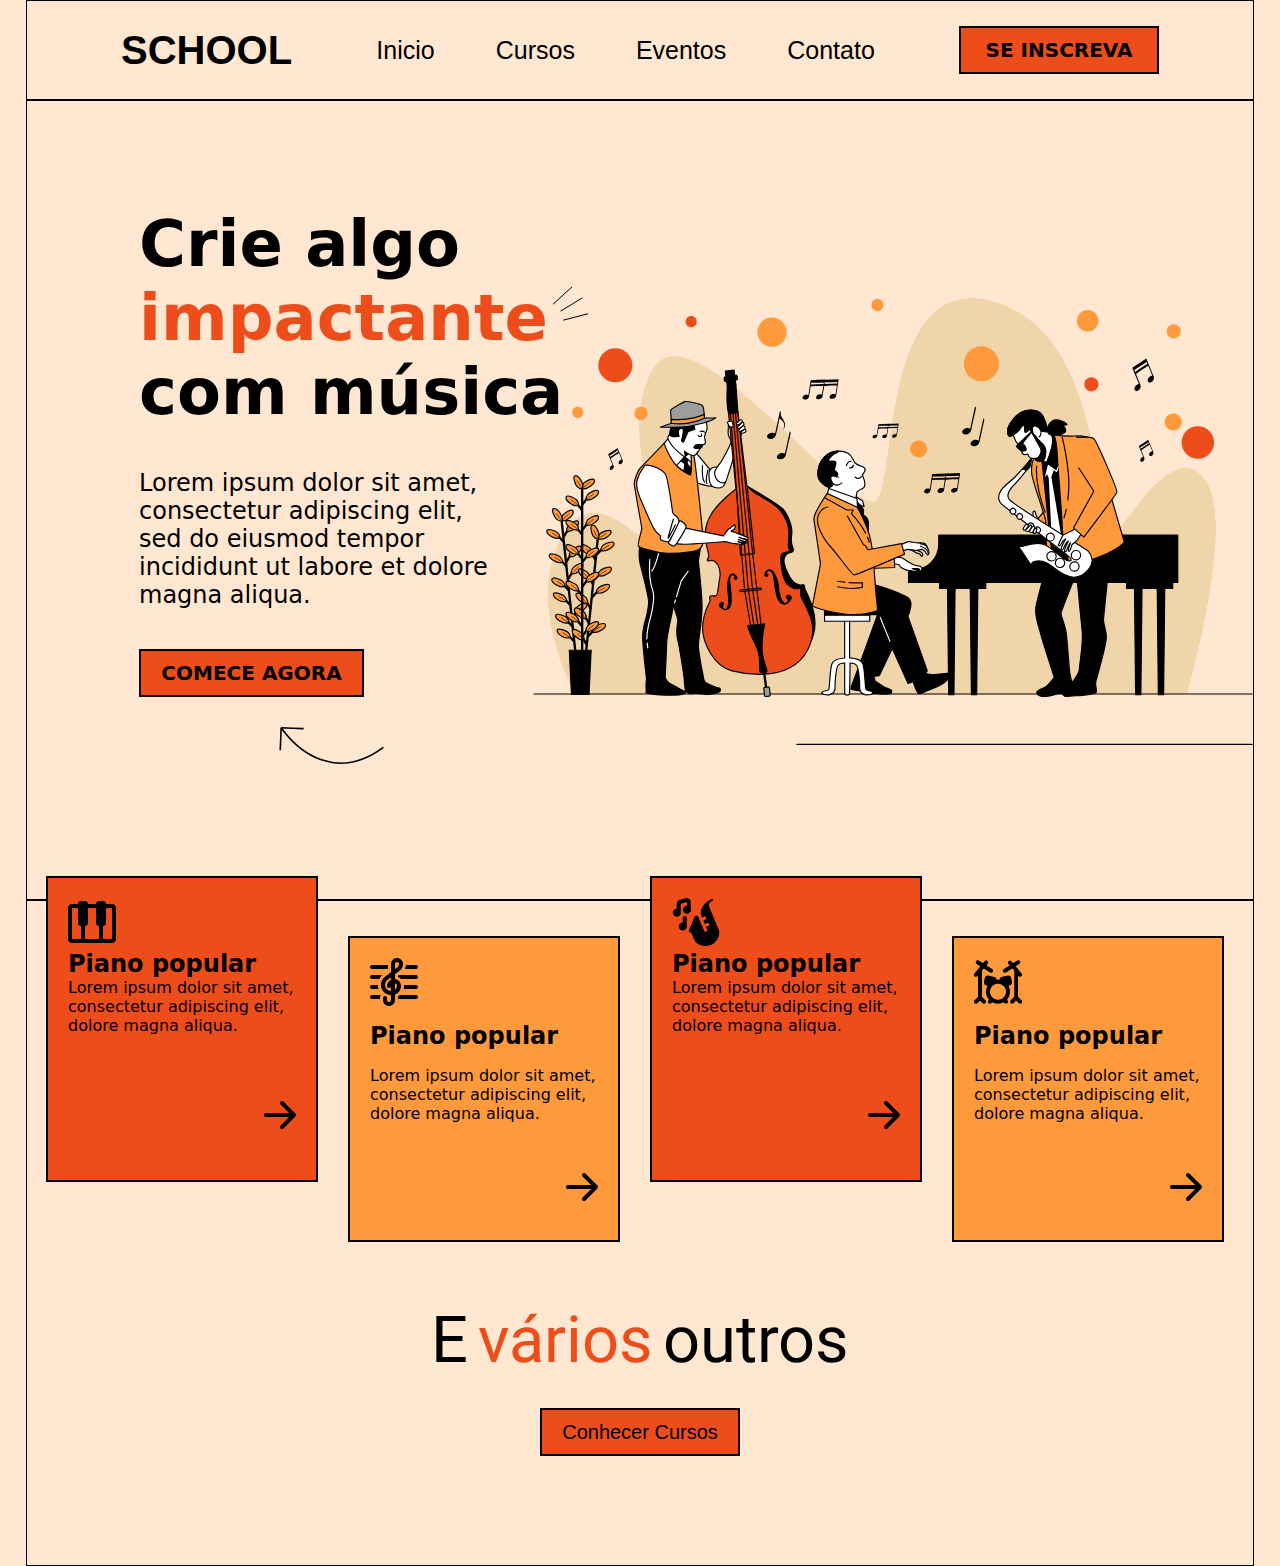
==== index.html @ 3f2c46fd "feat: added section botao" ====
<!DOCTYPE html>
<html lang="en">

<head>
    <meta charset="UTF-8">
    <meta name="viewport" content="width=device-width, initial-scale=1.0">
    <title>template-school</title>
    <link rel="stylesheet" href="./src//styles/index.css">
</head>

<body>
    <header>
        <h1>school</h1>
        <nav>
            <a href="" target="_self">Inicio</a>
            <a href="" target="_self">Cursos</a>
            <a href="" target="_self">Eventos</a>
            <a href="" target="_self">Contato</a>
        </nav>
        <button type="button">SE INSCREVA</button>
    </header>

    <main>
        <span>
            <h2>Crie algo <div class="heroTextContainer" ><p class="heroTitle" >impactante</p><img class="iconTextHero" src="./src/images/svg/icon-text-hero.svg" alt=""></div> com música</h2>
            <p>Lorem ipsum dolor sit amet, consectetur adipiscing elit, sed do eiusmod tempor incididunt ut labore et dolore magna aliqua.</p>
            <button type="button">COMECE AGORA</button>
            <img src="./src/images/svg/icon-arrow-hero.svg"  class="heroArrow" alt="seta para cima">
        </span>
        <img src="./src/images/svg/hero-img.svg" alt="uma banda de jazz">
    </main>
    
    <section>
      
       <div class="alinhamento"> 

        <div  class="cardred">
            <div class="redContent">
            <img src="./src/images/svg/Instrument Piano Keys.svg" alt="">
            <h3>Piano popular </h3>
            <p>Lorem ipsum dolor sit amet, consectetur adipiscing elit, dolore magna aliqua.</p>
            </div>
            <img src="./src/images/svg/seta.svg" alt="">
        </div>

        <div  class="cardyello">
            <div class="yelloContent">
            <img src="./src/images/svg/Music Clef Sheet.svg" alt="">
            <h3>Piano popular </h3>
            <p>Lorem ipsum dolor sit amet, consectetur adipiscing elit, dolore magna aliqua.</p>
            </div>
            <img src="./src/images/svg/seta.svg" alt="">
        </div>


        <div  class="cardred">
            <div class="redContent">
            <img src="./src/images/svg/Instrument Saxophone Play.svg" alt="">
            <h3>Piano popular </h3>
            <p>Lorem ipsum dolor sit amet, consectetur adipiscing elit, dolore magna aliqua.</p>
            </div>
            <img src="./src/images/svg/seta.svg" alt="">
        </div>


        <div  class="cardyello">
            <div class="yelloContent">
            <img src="./src/images/svg/Modern Music Drums.svg" alt="">
            <h3>Piano popular </h3>
            <p>Lorem ipsum dolor sit amet, consectetur adipiscing elit, dolore magna aliqua.</p>
            </div>
            <img src="./src/images/svg/seta.svg" alt="">
        </div>

        </div>

        <p class="logo"> E <span class="nomeTexto"> vários </span> outros </p>

        <button class="botao1" type="button">Conhecer Cursos</button>
        
    </section>
    
</body>

</html>
---- src/styles/index.css ----
@import url('https://fonts.cdnfonts.com/css/academy-engraved-let');
@import url('https://fonts.cdnfonts.com/css/wallpaper');
@import url('https://fonts.googleapis.com/css2?family=Roboto&display=swap');


* {
    padding: 0;
    margin: 0;
    text-decoration: none;
    box-sizing: border-box;
}

body {
    background-color: #FFE7D1;
    padding: 0 26px;
}

header {
    width: 100%;
    height: 100px;
    border: 1px solid black;

    display: flex;
    justify-content: space-between;
    align-items: center;
    padding: 0 94px;
}

nav {
    display: flex;
    gap: 61px;
}

header > h1 {
    text-transform: uppercase;
    font-size: 40px;
    font-family: 'Academy Engraved LET', sans-serif;
    color: black;
}

nav > a {
    font-size: 25px;
    font-family: 'Academy Engraved LET', sans-serif;
    color: black;
}

header > button {
    width: 200px;
    height: 48px;
    background-color: #ED4D1B;
    font-family: system-ui, -apple-system, BlinkMacSystemFont, 'Segoe UI', Roboto, Oxygen, Ubuntu, Cantarell, 'Open Sans', 'Helvetica Neue', sans-serif;
    font-weight: 700;
    font-size: 20px;
    border: 2px solid black;
}

main {
    width: 100%;
    height: 800px;
    border: 1px solid black;

    display: flex;
    align-items: center;
}

main > span {
    width: 40%;
    display: flex;
    flex-direction: column;
    padding-left: 112px;
    gap: 40px;
}

span > h2 {
    width: 474px;
    font-size: 64px;
    font-family: system-ui, -apple-system, BlinkMacSystemFont, 'Segoe UI', Roboto, Oxygen, Ubuntu, Cantarell, 'Open Sans', 'Helvetica Neue', sans-serif;
    color: black;
}

span > p {
    width: 368px;
    font-size: 24px;
    font-family: system-ui, -apple-system, BlinkMacSystemFont, 'Segoe UI', Roboto, Oxygen, Ubuntu, Cantarell, 'Open Sans', 'Helvetica Neue', sans-serif;
    color: black;
}

span > button {
    width: 225px;
    height: 48px;
    background-color: #ED4D1B;
    font-family: system-ui, -apple-system, BlinkMacSystemFont, 'Segoe UI', Roboto, Oxygen, Ubuntu, Cantarell, 'Open Sans', 'Helvetica Neue', sans-serif;
    font-weight: 700;
    font-size: 20px;
    border: 2px solid black;
}

main > img {
    width: 60%;
}

.heroArrow {
    display: flex;
    margin-top: -40px;
    margin-left: 140px;
    width: 105px;
    height: 97px;
}

.heroTitle {
    color: #ED4D1B;
}

.heroTextContainer {
    display: flex;
}

.iconTextHero {
    margin-top: -20px;
}

section{
width: 100%;
height: 666px;
border: 1px solid black;
display: flex;
padding: 25px;
gap: 30px;
flex-direction: column;
align-items: center;

}

    .logo{

        font-family: system-ui, -apple-system, BlinkMacSystemFont, 'Segoe UI', Roboto, Oxygen, Ubuntu, Cantarell, 'Open Sans', 'Helvetica Neue', sans-serif;
        font-size: 40px;
        
        
    }

.alinhamento{
    display: flex;
    gap: 30px;
    margin-top: -20px;
    margin-left: 50px;
 
    
    
    
    
      }

.cardred{

    width: 272px;
    height: 306px;
    background-color: #ED4D1B;    ;
    border: 2px solid black;
    display: flex;
    flex-direction: column;
    padding-top: 27px;
    padding: top;
    align-items: flex-start;
    padding-left: 32px;
    margin : -30px;
    padding: 20px;
    
           
}


.cardred>img{
    display: block;
    align-self: self-end;
    padding-top: 50px;

}

.cardred{
    display: flex;
    flex-direction: column;
    gap: 16px;


}
.redContent> img{

    width: 48px;
    height: 48px;
}
.redContent > p{
    width: 207;
    font-size: 16px;
    font-family: system-ui, -apple-system, BlinkMacSystemFont, 'Segoe UI', Roboto, Oxygen, Ubuntu, Cantarell, 'Open Sans', 'Helvetica Neue', sans-serif;


}
.redContent > h3{
font-size: 24px;
font-family: system-ui, -apple-system, BlinkMacSystemFont, 'Segoe UI', Roboto, Oxygen, Ubuntu, Cantarell, 'Open Sans', 'Helvetica Neue', sans-serif;

}



.cardyello{

    width: 272px;
    height: 306px;
    background-color: #FF9A3C;    ;
    border: 2px solid black;
    display: flex;
    flex-direction: column;
    padding-top: 27px;
    padding: top;
    align-items: flex-start;
    padding-left: 32px;
    margin : 30px;
    padding: 20px;
           
}


.cardyello>img{
    display: block;
    align-self: self-end;
    padding-top: 50px;

}

.yelloContent{
    display: flex;
    flex-direction: column;
    gap: 16px;


}
.yelloContent> img{

    width: 48px;
    height: 48px;
}
.yelloContent> p{
    width: 207;
    font-size: 16px;
    font-family: system-ui, -apple-system, BlinkMacSystemFont, 'Segoe UI', Roboto, Oxygen, Ubuntu, Cantarell, 'Open Sans', 'Helvetica Neue', sans-serif;


}
.yelloContent> h3{
font-size: 24px;
font-family: system-ui, -apple-system, BlinkMacSystemFont, 'Segoe UI', Roboto, Oxygen, Ubuntu, Cantarell, 'Open Sans', 'Helvetica Neue', sans-serif;

}


.logo{

    display: flex;
    font-family: 'Roboto', sans-serif;
    font-size: 65px;
    gap: 10px;
    padding-top: -29;
    
}

.nomeTexto{

color: #ED4D1B;

}


.botao1{
    background-color: #ED4D1B;
    width: 225;
    height: 48px;
    border: 2px solid ;
    system-ui, -apple-system, BlinkMacSystemFont, 'Segoe UI', Roboto, Oxygen, Ubuntu, Cantarell, 'Open Sans', 'Helvetica Neue', sans-serif;
    font-size: 20px;
   padding: 0px 20px 0px 20px ;
   
}
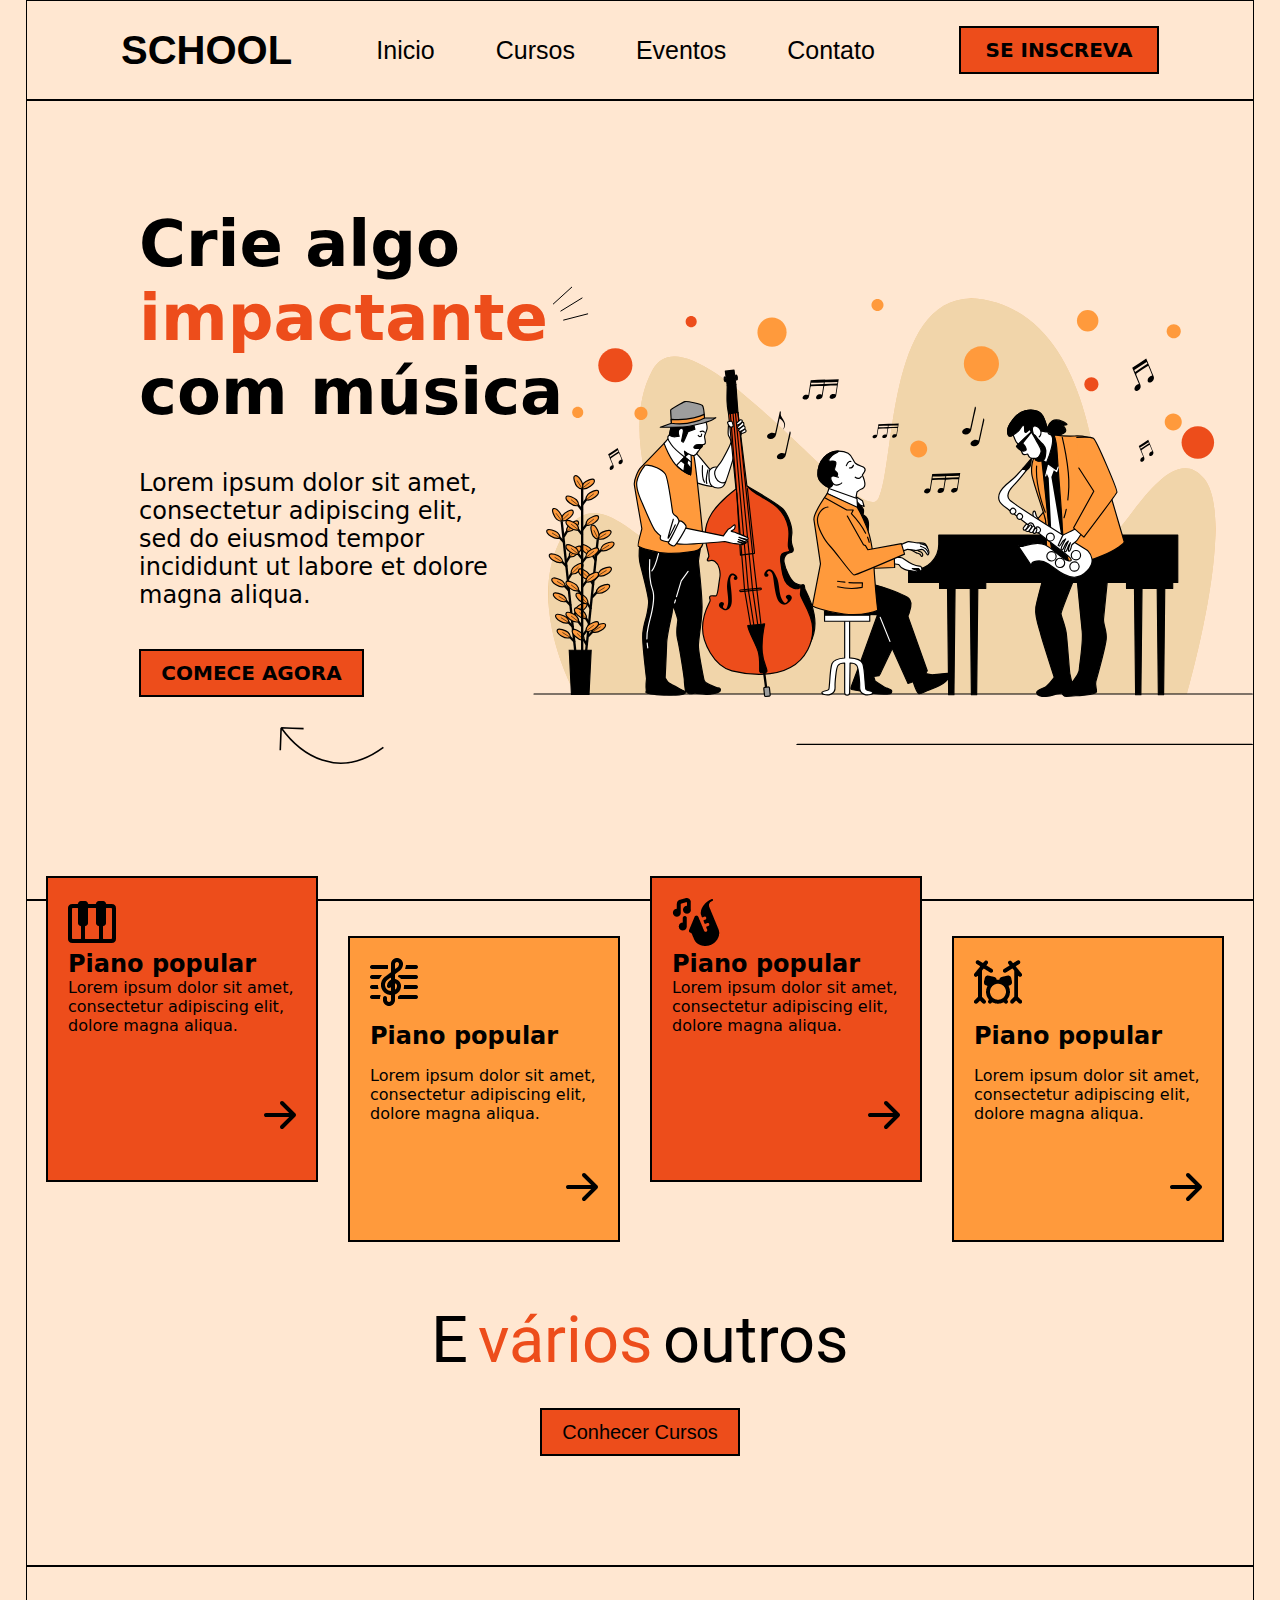
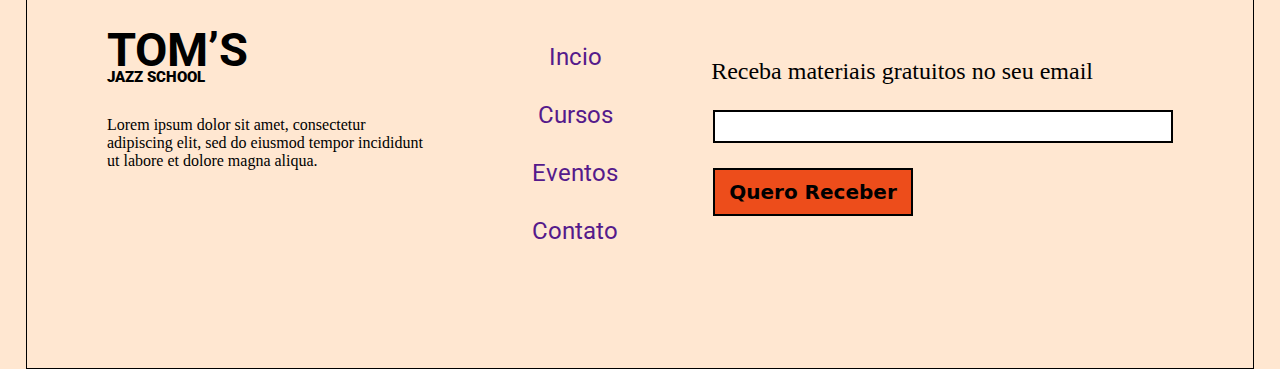
==== commit d2ea5c1f: "feat: added footer botão" ====
--- a/index.html
+++ b/index.html
@@ -79,6 +79,44 @@
         <button class="botao1" type="button">Conhecer Cursos</button>
         
     </section>
+
+    <footer class="footer_content">
+
+        <div class="formag">
+            <div class="cabeçalho2">
+            <h3>TOM’S </h3>
+            <p>JAZZ SCHOOL</p>
+            </div>
+       
+
+        <div class="footer_text">
+        <p> Lorem ipsum dolor sit amet, consectetur <br> adipiscing elit,
+            sed do eiusmod  tempor incididunt <br> ut labore et dolore magna aliqua.</p>
+        </div>
+        </div>
+
+        <div class="lista2">
+            <ul>
+              <a href="">Incio</a>  
+              <a href="">Cursos</a>                    
+              <a href="">Eventos</a>                        
+              <a href="">Contato</a>                      
+
+            </ul>
+        </div>
+
+        <div class="alinhamento_footer">
+        <p class="miniTexto_Content">Receba materiais gratuitos no seu email</p>
+
+        <div class="botãoo">
+            <input type="email">
+            
+        </div>
+        <button class="botao3" type="button">Quero Receber</button>
+        </div>
+
+        
+    </footer>
     
 </body>
 
--- a/src/styles/index.css
+++ b/src/styles/index.css
@@ -281,4 +281,116 @@
     font-size: 20px;
    padding: 0px 20px 0px 20px ;
    
+}
+
+
+.footer_content{
+    width: 100%;
+    height: 403px;
+    border: 1px solid black;
+   
+ 
+}
+
+.formag{
+
+    display: flex;
+    flex-direction: column;
+    gap: 15px;
+    margin-top: 60px;
+    margin-left: 80px;
+}
+
+ .cabeçalho2 {
+font-family: Roboto;
+font-size: 20px;
+font-weight: 900;
+line-height: 23px;
+letter-spacing: 0em;
+text-align: left;
+
+font-family: Roboto;
+font-size: 40px;
+font-weight: 900;
+line-height: 47px;
+letter-spacing: 0em;
+text-align: left;
+
+
+}
+
+.cabeçalho2 > p{
+font-size: 15px;
+margin-top: -20px;
+
+}
+
+
+
+
+.lista2{
+
+    text-decoration: none;
+}
+
+.lista2 > ul  {
+    
+    display: flex;
+    justify-content: center;
+    flex-direction: column;
+    align-items: center;
+    gap: 30px;
+    margin-top: -40px;
+    text-decoration: none;
+    height: 28px;
+    font-family: Roboto;
+    font-size: 24px;
+    margin-left: -130px;
+   
+}
+    
+ a{
+    text-decoration: none;
+}
+
+
+.alinhamento_footer{
+
+    display: flex;
+    flex-direction: column;
+    align-items: end;
+    margin: -100px 80px 0px 0px;
+    font-size: 24px;
+    gap: 25px;
+    
+
+}
+
+
+.miniTexto_Content{
+
+    display: flex;
+    padding-right: 80px;
+}
+
+input{
+    width: 460px;
+    height: 33px;
+    padding-right: -30px;
+    border: 2px solid black;
+    
+
+}
+
+.botao3{
+
+    width: 200px;
+    height: 48px;
+    background-color: #ED4D1B;
+    font-family: system-ui, -apple-system, BlinkMacSystemFont, 'Segoe UI', Roboto, Oxygen, Ubuntu, Cantarell, 'Open Sans', 'Helvetica Neue', sans-serif;
+    font-weight: 700;
+    font-size: 20px;
+    border: 2px solid black;
+    margin-right: 260px;
+
 }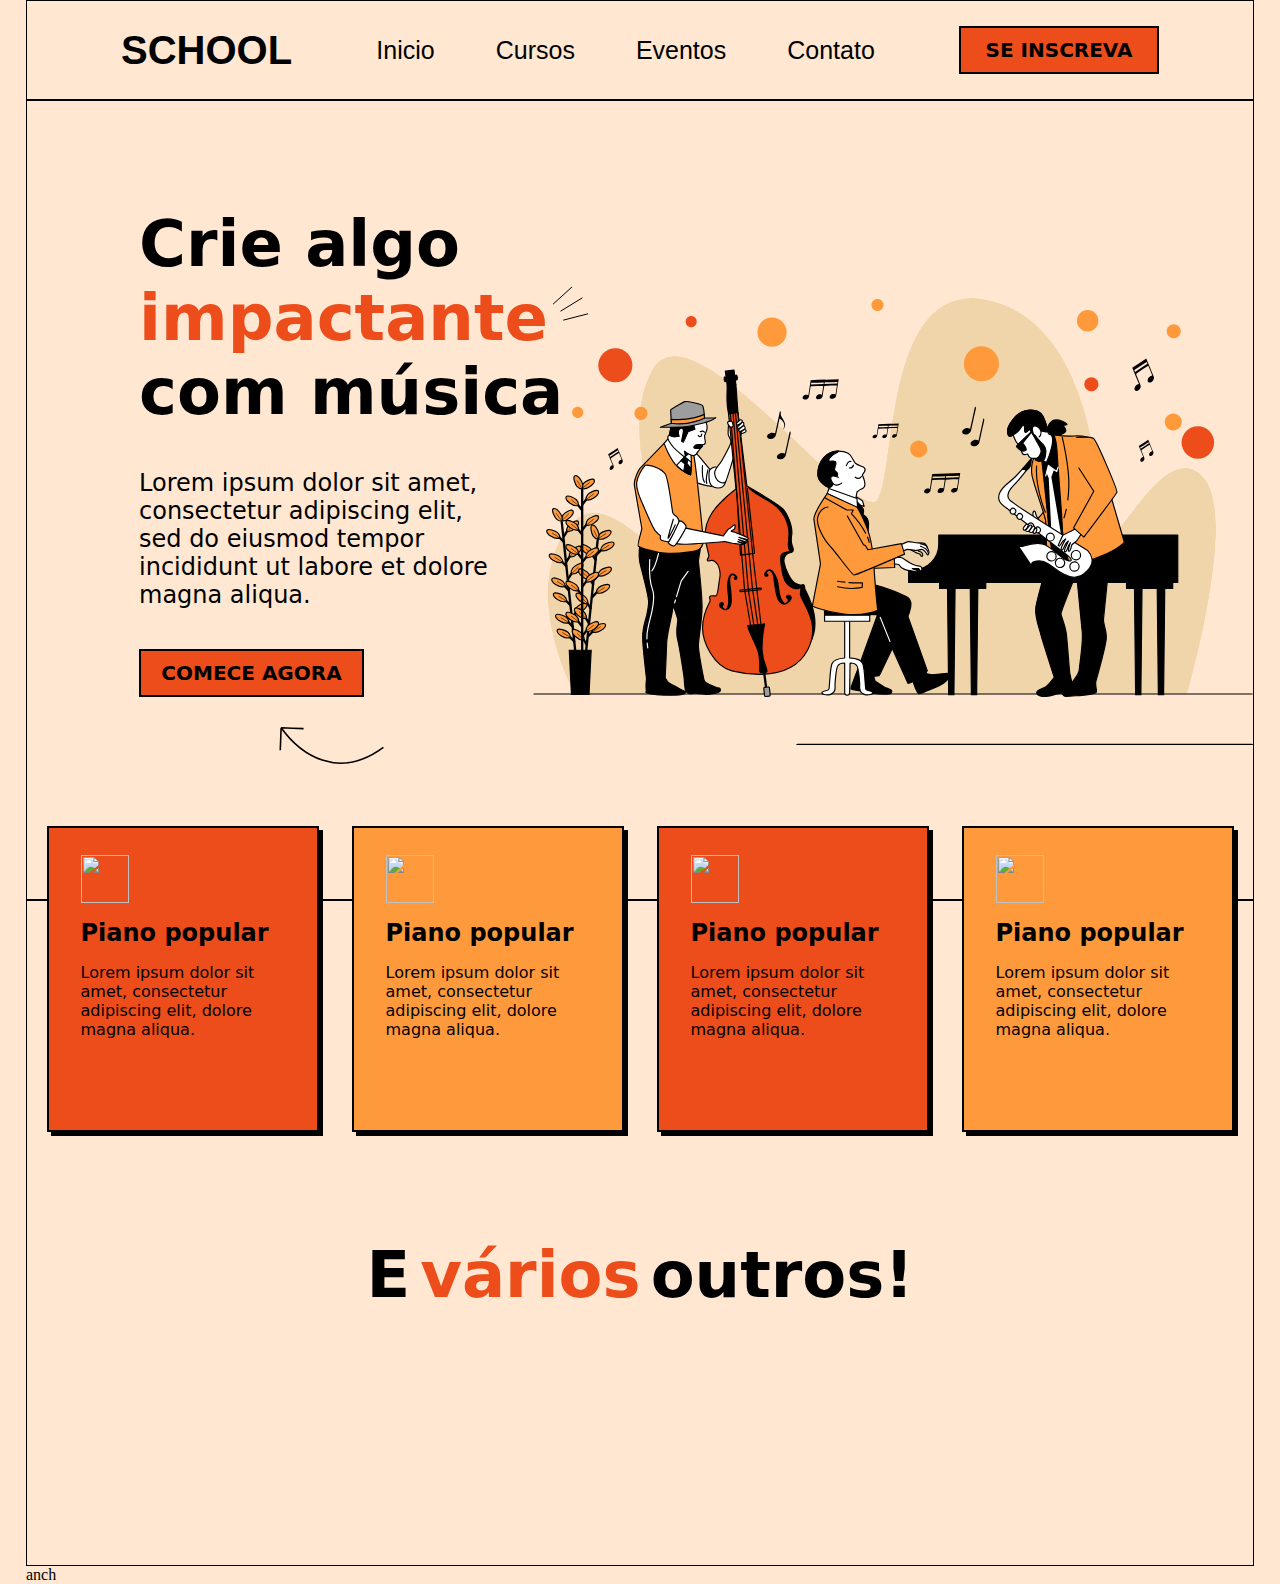
==== commit c489a817: "feat: add button in section" ====
--- a/index.html
+++ b/index.html
@@ -29,95 +29,58 @@
         </span>
         <img src="./src/images/svg/hero-img.svg" alt="uma banda de jazz">
     </main>
-    
+
     <section>
-      
-       <div class="alinhamento"> 
-
-        <div  class="cardred">
-            <div class="redContent">
-            <img src="./src/images/svg/Instrument Piano Keys.svg" alt="">
-            <h3>Piano popular </h3>
-            <p>Lorem ipsum dolor sit amet, consectetur adipiscing elit, dolore magna aliqua.</p>
-            </div>
-            <img src="./src/images/svg/seta.svg" alt="">
-        </div>
-
-        <div  class="cardyello">
-            <div class="yelloContent">
-            <img src="./src/images/svg/Music Clef Sheet.svg" alt="">
-            <h3>Piano popular </h3>
-            <p>Lorem ipsum dolor sit amet, consectetur adipiscing elit, dolore magna aliqua.</p>
-            </div>
-            <img src="./src/images/svg/seta.svg" alt="">
-        </div>
 
 
-        <div  class="cardred">
-            <div class="redContent">
-            <img src="./src/images/svg/Instrument Saxophone Play.svg" alt="">
-            <h3>Piano popular </h3>
-            <p>Lorem ipsum dolor sit amet, consectetur adipiscing elit, dolore magna aliqua.</p>
+        <div class="cardContainer">
+
+            <div class="cardRed">
+                <div class="cardContent">
+                    <img src="./src/images/svg/icon-piano-keys.svg" alt="">
+                    <h3>Piano popular</h3>
+                    <p>Lorem ipsum dolor sit amet, consectetur adipiscing elit, dolore magna aliqua.</p>
+                </div>
+                <img src="./src/images/svg/arrow-right.svg" alt=""> 
             </div>
-            <img src="./src/images/svg/seta.svg" alt="">
-        </div>
-
-
-        <div  class="cardyello">
-            <div class="yelloContent">
-            <img src="./src/images/svg/Modern Music Drums.svg" alt="">
-            <h3>Piano popular </h3>
-            <p>Lorem ipsum dolor sit amet, consectetur adipiscing elit, dolore magna aliqua.</p>
+    
+            <div class="cardYellow">
+                <div class="cardContent">
+                    <img src="./src/images/svg/icon-piano-keys.svg" alt="">
+                    <h3>Piano popular</h3>
+                    <p>Lorem ipsum dolor sit amet, consectetur adipiscing elit, dolore magna aliqua.</p>
+                </div>
+                <img src="./src/images/svg/arrow-right.svg" alt=""> 
             </div>
-            <img src="./src/images/svg/seta.svg" alt="">
-        </div>
+    
+            <div class="cardRed">
+                <div class="cardContent">
+                    <img src="./src/images/svg/icon-piano-keys.svg" alt="">
+                    <h3>Piano popular</h3>
+                    <p>Lorem ipsum dolor sit amet, consectetur adipiscing elit, dolore magna aliqua.</p>
+                </div>
+                <img src="./src/images/svg/arrow-right.svg" alt=""> 
+            </div>
+    
+            <div class="cardYellow">
+                <div class="cardContent">
+                    <img src="./src/images/svg/icon-piano-keys.svg" alt="">
+                    <h3>Piano popular</h3>
+                    <p>Lorem ipsum dolor sit amet, consectetur adipiscing elit, dolore magna aliqua.</p>
+                </div>
+                <img src="./src/images/svg/arrow-right.svg" alt=""> 
+            </div>
 
         </div>
 
-        <p class="logo"> E <span class="nomeTexto"> vários </span> outros </p>
+        <span>
+            <h2>E <p class="heroTitle">vários</p> outros!</h2>
+        </span>
+        
 
-        <button class="botao1" type="button">Conhecer Cursos</button>
-        
     </section>
 
-    <footer class="footer_content">
 
-        <div class="formag">
-            <div class="cabeçalho2">
-            <h3>TOM’S </h3>
-            <p>JAZZ SCHOOL</p>
-            </div>
-       
-
-        <div class="footer_text">
-        <p> Lorem ipsum dolor sit amet, consectetur <br> adipiscing elit,
-            sed do eiusmod  tempor incididunt <br> ut labore et dolore magna aliqua.</p>
-        </div>
-        </div>
-
-        <div class="lista2">
-            <ul>
-              <a href="">Incio</a>  
-              <a href="">Cursos</a>                    
-              <a href="">Eventos</a>                        
-              <a href="">Contato</a>                      
-
-            </ul>
-        </div>
-
-        <div class="alinhamento_footer">
-        <p class="miniTexto_Content">Receba materiais gratuitos no seu email</p>
-
-        <div class="botãoo">
-            <input type="email">
-            
-        </div>
-        <button class="botao3" type="button">Quero Receber</button>
-        </div>
-
-        
-    </footer>
-    
-</body>
+</body>anch
 
 </html>--- a/src/styles/index.css
+++ b/src/styles/index.css
@@ -1,7 +1,5 @@
 @import url('https://fonts.cdnfonts.com/css/academy-engraved-let');
 @import url('https://fonts.cdnfonts.com/css/wallpaper');
-@import url('https://fonts.googleapis.com/css2?family=Roboto&display=swap');
-
 
 * {
     padding: 0;
@@ -71,7 +69,7 @@
     gap: 40px;
 }
 
-span > h2 {
+main > span > h2 {
     width: 474px;
     font-size: 64px;
     font-family: system-ui, -apple-system, BlinkMacSystemFont, 'Segoe UI', Roboto, Oxygen, Ubuntu, Cantarell, 'Open Sans', 'Helvetica Neue', sans-serif;
@@ -119,278 +117,94 @@
     margin-top: -20px;
 }
 
-section{
-width: 100%;
-height: 666px;
-border: 1px solid black;
-display: flex;
-padding: 25px;
-gap: 30px;
-flex-direction: column;
-align-items: center;
-
-}
-
-    .logo{
-
-        font-family: system-ui, -apple-system, BlinkMacSystemFont, 'Segoe UI', Roboto, Oxygen, Ubuntu, Cantarell, 'Open Sans', 'Helvetica Neue', sans-serif;
-        font-size: 40px;
-        
-        
-    }
-
-.alinhamento{
-    display: flex;
-    gap: 30px;
-    margin-top: -20px;
-    margin-left: 50px;
- 
-    
-    
-    
-    
-      }
-
-.cardred{
-
+section {
+    width: 100%;
+    height: 666px;
+    border: 1px solid black;
+    display: flex;
+    flex-direction: column;
+    align-items: center;
+}
+
+.cardContainer {
+    display: flex;
+    justify-content: center;
+    gap: 33px;
+    margin-top: -75px;
+}
+
+.cardRed {
+    display: flex;
+    flex-direction: column;
+    align-items: flex-start;
+    padding-left: 32px;
+    padding-top: 27px;
     width: 272px;
     height: 306px;
-    background-color: #ED4D1B;    ;
-    border: 2px solid black;
-    display: flex;
-    flex-direction: column;
-    padding-top: 27px;
-    padding: top;
+    background-color: #ED4D1B;
+    border: 2px solid black;
+    box-shadow: 4px 4px black;
+}
+
+
+.cardYellow {
+    display: flex;
+    flex-direction: column;
     align-items: flex-start;
     padding-left: 32px;
-    margin : -30px;
-    padding: 20px;
-    
-           
-}
-
-
-.cardred>img{
+    padding-top: 27px;
+    width: 272px;
+    height: 306px;
+    background-color: #FF9A3C;
+    border: 2px solid black;
+    box-shadow: 4px 4px black;
+}
+
+.card > img {
     display: block;
-    align-self: self-end;
-    padding-top: 50px;
-
-}
-
-.cardred{
+    align-self: flex-end;
+    padding-top: 40px;
+}
+
+.cardContent {
     display: flex;
     flex-direction: column;
     gap: 16px;
-
-
-}
-.redContent> img{
-
+}
+
+.cardContent > p {
+    width: 207px;
+    font-size: 16px;
+    font-family: system-ui, -apple-system, BlinkMacSystemFont, 'Segoe UI', Roboto, Oxygen, Ubuntu, Cantarell, 'Open Sans', 'Helvetica Neue', sans-serif;
+}
+
+.cardContent > h3 {
+    font-size: 24px;
+    font-family: system-ui, -apple-system, BlinkMacSystemFont, 'Segoe UI', Roboto, Oxygen, Ubuntu, Cantarell, 'Open Sans', 'Helvetica Neue', sans-serif;
+} 
+
+.cardContent > img {
     width: 48px;
     height: 48px;
 }
-.redContent > p{
-    width: 207;
-    font-size: 16px;
-    font-family: system-ui, -apple-system, BlinkMacSystemFont, 'Segoe UI', Roboto, Oxygen, Ubuntu, Cantarell, 'Open Sans', 'Helvetica Neue', sans-serif;
-
-
-}
-.redContent > h3{
-font-size: 24px;
-font-family: system-ui, -apple-system, BlinkMacSystemFont, 'Segoe UI', Roboto, Oxygen, Ubuntu, Cantarell, 'Open Sans', 'Helvetica Neue', sans-serif;
-
-}
-
-
-
-.cardyello{
-
-    width: 272px;
-    height: 306px;
-    background-color: #FF9A3C;    ;
-    border: 2px solid black;
-    display: flex;
-    flex-direction: column;
-    padding-top: 27px;
-    padding: top;
-    align-items: flex-start;
-    padding-left: 32px;
-    margin : 30px;
-    padding: 20px;
-           
-}
-
-
-.cardyello>img{
-    display: block;
-    align-self: self-end;
-    padding-top: 50px;
-
-}
-
-.yelloContent{
-    display: flex;
-    flex-direction: column;
-    gap: 16px;
-
-
-}
-.yelloContent> img{
-
-    width: 48px;
-    height: 48px;
-}
-.yelloContent> p{
-    width: 207;
-    font-size: 16px;
-    font-family: system-ui, -apple-system, BlinkMacSystemFont, 'Segoe UI', Roboto, Oxygen, Ubuntu, Cantarell, 'Open Sans', 'Helvetica Neue', sans-serif;
-
-
-}
-.yelloContent> h3{
-font-size: 24px;
-font-family: system-ui, -apple-system, BlinkMacSystemFont, 'Segoe UI', Roboto, Oxygen, Ubuntu, Cantarell, 'Open Sans', 'Helvetica Neue', sans-serif;
-
-}
-
-
-.logo{
-
-    display: flex;
-    font-family: 'Roboto', sans-serif;
-    font-size: 65px;
+
+
+section > span {
+    padding-top: 106px;
+}
+
+section > span > h2 {
+    display: flex;
+    font-size: 64px;
+    font-family: system-ui, -apple-system, BlinkMacSystemFont, 'Segoe UI', Roboto, Oxygen, Ubuntu, Cantarell, 'Open Sans', 'Helvetica Neue', sans-serif;
+    color: black;
     gap: 10px;
-    padding-top: -29;
-    
-}
-
-.nomeTexto{
-
-color: #ED4D1B;
-
-}
-
-
-.botao1{
-    background-color: #ED4D1B;
-    width: 225;
-    height: 48px;
-    border: 2px solid ;
-    system-ui, -apple-system, BlinkMacSystemFont, 'Segoe UI', Roboto, Oxygen, Ubuntu, Cantarell, 'Open Sans', 'Helvetica Neue', sans-serif;
-    font-size: 20px;
-   padding: 0px 20px 0px 20px ;
-   
-}
-
-
-.footer_content{
-    width: 100%;
-    height: 403px;
-    border: 1px solid black;
-   
- 
-}
-
-.formag{
-
-    display: flex;
-    flex-direction: column;
-    gap: 15px;
-    margin-top: 60px;
-    margin-left: 80px;
-}
-
- .cabeçalho2 {
-font-family: Roboto;
-font-size: 20px;
-font-weight: 900;
-line-height: 23px;
-letter-spacing: 0em;
-text-align: left;
-
-font-family: Roboto;
-font-size: 40px;
-font-weight: 900;
-line-height: 47px;
-letter-spacing: 0em;
-text-align: left;
-
-
-}
-
-.cabeçalho2 > p{
-font-size: 15px;
-margin-top: -20px;
-
-}
-
-
-
-
-.lista2{
-
-    text-decoration: none;
-}
-
-.lista2 > ul  {
-    
-    display: flex;
-    justify-content: center;
-    flex-direction: column;
-    align-items: center;
-    gap: 30px;
-    margin-top: -40px;
-    text-decoration: none;
-    height: 28px;
-    font-family: Roboto;
-    font-size: 24px;
-    margin-left: -130px;
-   
-}
-    
- a{
-    text-decoration: none;
-}
-
-
-.alinhamento_footer{
-
-    display: flex;
-    flex-direction: column;
-    align-items: end;
-    margin: -100px 80px 0px 0px;
-    font-size: 24px;
-    gap: 25px;
-    
-
-}
-
-
-.miniTexto_Content{
-
-    display: flex;
-    padding-right: 80px;
-}
-
-input{
-    width: 460px;
-    height: 33px;
-    padding-right: -30px;
-    border: 2px solid black;
-    
-
-}
-
-.botao3{
-
-    width: 200px;
-    height: 48px;
-    background-color: #ED4D1B;
-    font-family: system-ui, -apple-system, BlinkMacSystemFont, 'Segoe UI', Roboto, Oxygen, Ubuntu, Cantarell, 'Open Sans', 'Helvetica Neue', sans-serif;
-    font-weight: 700;
-    font-size: 20px;
-    border: 2px solid black;
-    margin-right: 260px;
-
-}+}
+
+/* .red{
+    background-color: #ED4D1B;
+}
+
+.yellow{
+    background-color: #FF9A3C;
+} */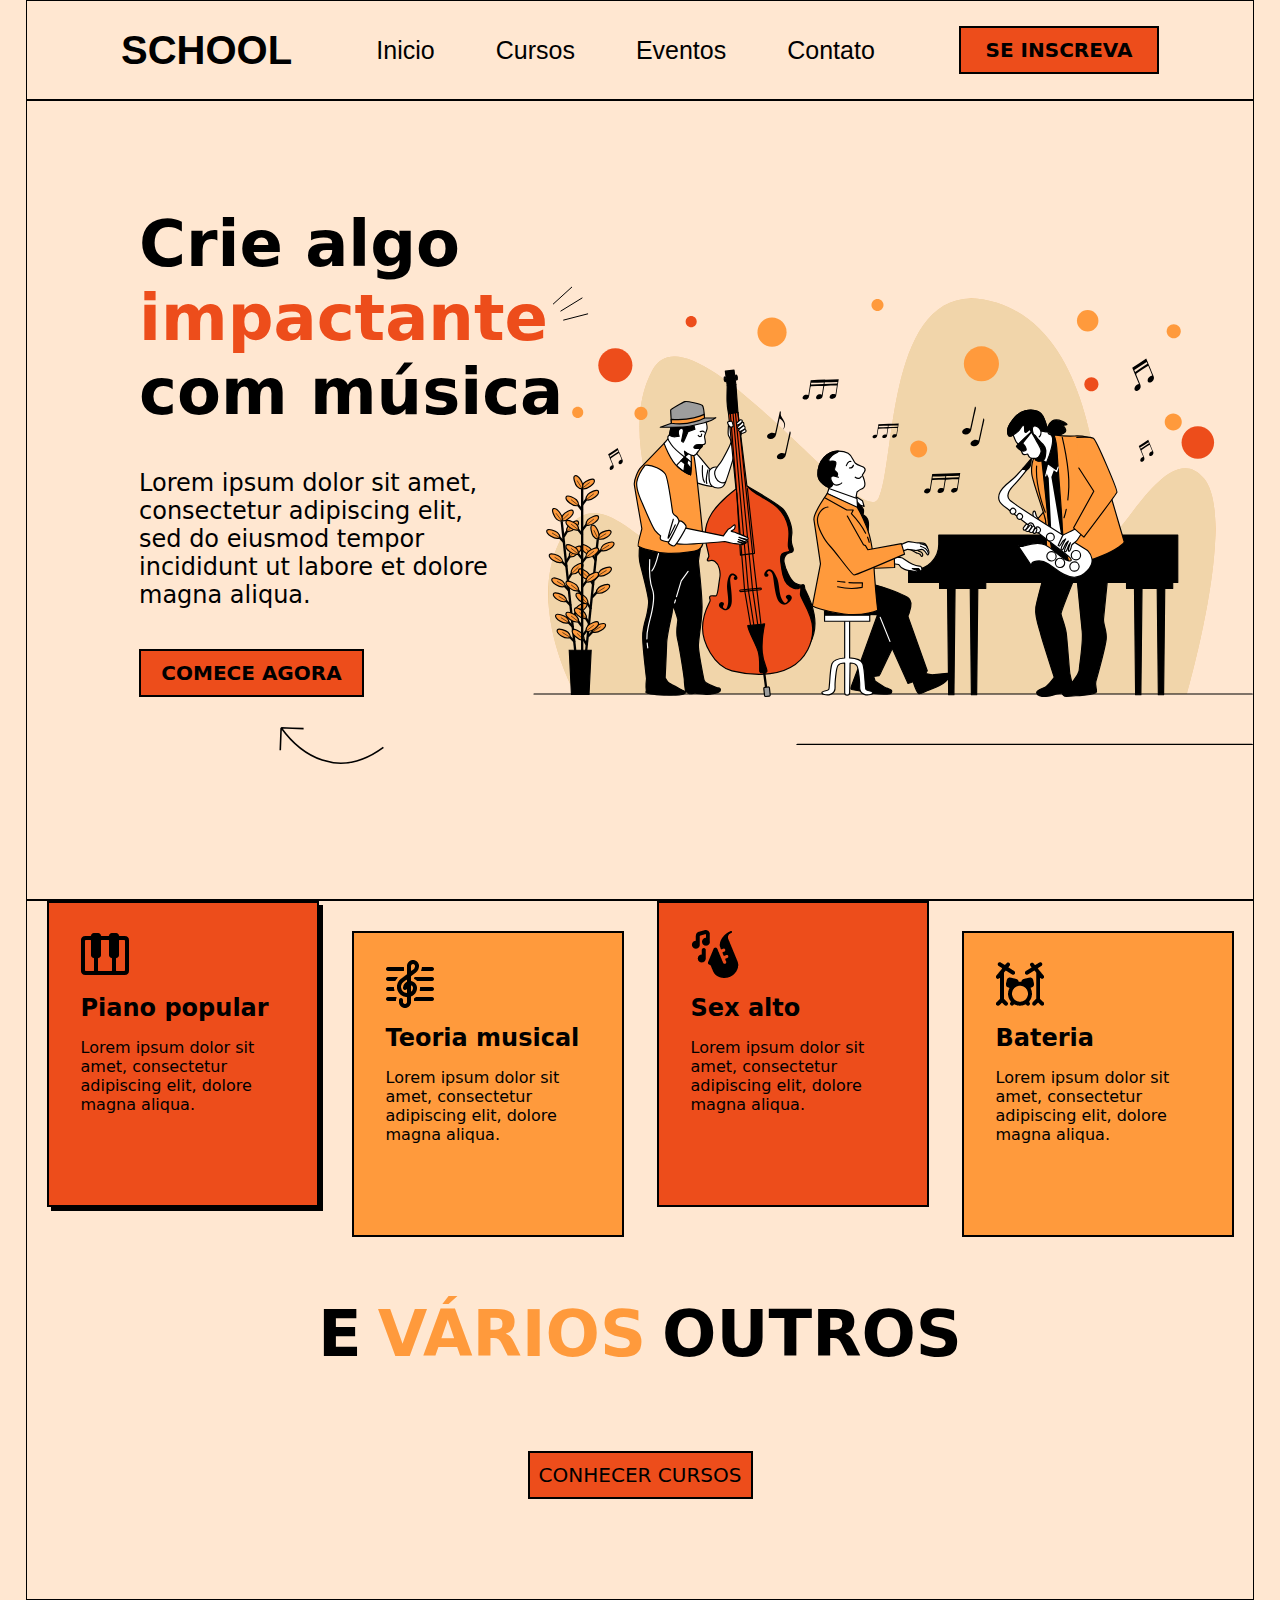
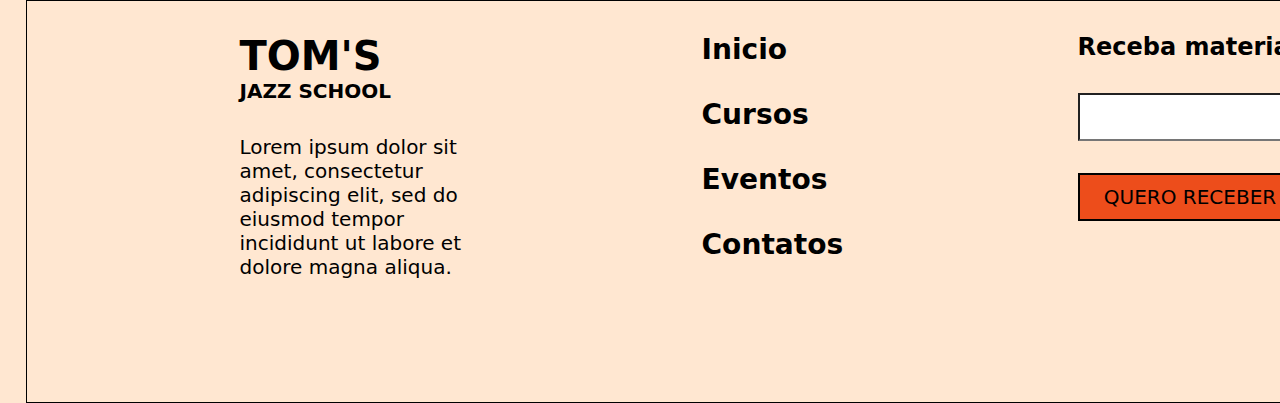
==== commit 32879de4: "Finalizei o footer" ====
--- a/index.html
+++ b/index.html
@@ -31,56 +31,90 @@
     </main>
 
     <section>
+       <div class="card-all">
+        <div class="card">
+            <div class="card-content">
+                <img src="src/images/svg/Instrument Piano Keys.svg" alt="">
+                <h3>Piano popular</h3>
+                <p>Lorem ipsum dolor sit amet, consectetur adipiscing elit, dolore magna aliqua.</p>
+               
+            </div>
+            
+            <img src="src/images/svg/ArrowRightShort.svg" alt="">
+            
+        </div>
 
+        <div class="yellow-card">
+            <div class="yellow-card-content">
+                <img src="src/images/svg/Music Clef Sheet.svg" alt="">
+                <h3>Teoria musical</h3>
+                <p>Lorem ipsum dolor sit amet, consectetur adipiscing elit, dolore magna aliqua.</p>
 
-        <div class="cardContainer">
-
-            <div class="cardRed">
-                <div class="cardContent">
-                    <img src="./src/images/svg/icon-piano-keys.svg" alt="">
-                    <h3>Piano popular</h3>
-                    <p>Lorem ipsum dolor sit amet, consectetur adipiscing elit, dolore magna aliqua.</p>
-                </div>
-                <img src="./src/images/svg/arrow-right.svg" alt=""> 
-            </div>
-    
-            <div class="cardYellow">
-                <div class="cardContent">
-                    <img src="./src/images/svg/icon-piano-keys.svg" alt="">
-                    <h3>Piano popular</h3>
-                    <p>Lorem ipsum dolor sit amet, consectetur adipiscing elit, dolore magna aliqua.</p>
-                </div>
-                <img src="./src/images/svg/arrow-right.svg" alt=""> 
-            </div>
-    
-            <div class="cardRed">
-                <div class="cardContent">
-                    <img src="./src/images/svg/icon-piano-keys.svg" alt="">
-                    <h3>Piano popular</h3>
-                    <p>Lorem ipsum dolor sit amet, consectetur adipiscing elit, dolore magna aliqua.</p>
-                </div>
-                <img src="./src/images/svg/arrow-right.svg" alt=""> 
-            </div>
-    
-            <div class="cardYellow">
-                <div class="cardContent">
-                    <img src="./src/images/svg/icon-piano-keys.svg" alt="">
-                    <h3>Piano popular</h3>
-                    <p>Lorem ipsum dolor sit amet, consectetur adipiscing elit, dolore magna aliqua.</p>
-                </div>
-                <img src="./src/images/svg/arrow-right.svg" alt=""> 
             </div>
 
+            <img src="src/images/svg/ArrowRightShort.svg" alt="">
+
         </div>
+        <div class="red-card">
+            <div class="red-card-content">
+                <img src="src/images/svg/Instrument Saxophone Play.svg" alt="">
+                <h3>Sex alto</h3>
+                <p>Lorem ipsum dolor sit amet, consectetur adipiscing elit, dolore magna aliqua.</p>
 
-        <span>
-            <h2>E <p class="heroTitle">vários</p> outros!</h2>
-        </span>
+            </div>
+
+            <img src="src/images/svg/ArrowRightShort.svg" alt="">
+
+        </div>
+        <div class="brown-card">
+            <div class="brown-card-content">
+                <img src="src/images/svg/Modern Music Drums.svg" alt="">
+                <h3>Bateria</h3>
+                <p>Lorem ipsum dolor sit amet, consectetur adipiscing elit, dolore magna aliqua.</p>
+
+            </div>
+
+            <img src="src/images/svg/ArrowRightShort.svg" alt="">
+
+        </div>
+    </div>
+
+    <div class="escrita">
+       <div>
+        <h2>E</h2>
+        <h2 class="VÁRIOS">VÁRIOS</h2>
+        <h2 class="outros">OUTROS</h2>
+      </div> 
         
+    </div>
+<button class="button1" type="button1">CONHECER CURSOS</button>
 
     </section>
 
 
-</body>anch
+    
+        <footer>
+           
+            <div class="TOM">
+                <h1>TOM'S</h1>
+                <h2 class="jazz">JAZZ SCHOOL</h2>
+                <p>Lorem ipsum dolor sit amet, consectetur adipiscing elit, sed do eiusmod tempor incididunt ut labore et dolore magna aliqua.</p>
+            </div>
+            <div class="coluna">
+                <h3>Inicio</h3>
+                <h3>Cursos</h3>
+                <h3>Eventos</h3>
+                <h3>Contatos</h3>
+            </div>
+            <div class="colButton">
+                <h2 class="Receba">Receba materiais gratuitos no seu email</h2>
+                <input type="text">
+                <button class="QUERO">QUERO RECEBER</button>
+            </div>
+
+        </footer>
+    
+
+</body>
 
 </html>--- a/src/styles/index.css
+++ b/src/styles/index.css
@@ -69,7 +69,7 @@
     gap: 40px;
 }
 
-main > span > h2 {
+span > h2 {
     width: 474px;
     font-size: 64px;
     font-family: system-ui, -apple-system, BlinkMacSystemFont, 'Segoe UI', Roboto, Oxygen, Ubuntu, Cantarell, 'Open Sans', 'Helvetica Neue', sans-serif;
@@ -116,95 +116,316 @@
 .iconTextHero {
     margin-top: -20px;
 }
-
-section {
+section{
     width: 100%;
-    height: 666px;
+    height: 700px;
     border: 1px solid black;
     display: flex;
     flex-direction: column;
-    align-items: center;
-}
-
-.cardContainer {
-    display: flex;
-    justify-content: center;
-    gap: 33px;
-    margin-top: -75px;
-}
-
-.cardRed {
-    display: flex;
-    flex-direction: column;
-    align-items: flex-start;
-    padding-left: 32px;
-    padding-top: 27px;
+    align-items: center;    
+}
+.card{
     width: 272px;
     height: 306px;
     background-color: #ED4D1B;
-    border: 2px solid black;
-    box-shadow: 4px 4px black;
-}
-
-
-.cardYellow {
-    display: flex;
-    flex-direction: column;
-    align-items: flex-start;
     padding-left: 32px;
     padding-top: 27px;
+    border: 2px solid black;
+    display: flex;
+    flex-direction: column;
+    align-items: flex-start;
+    box-shadow: 4px 4px black;
+    
+}
+
+.card-content{
+    display: flex;
+    flex-direction: column;
+    gap: 16px;
+    
+}
+
+.card-content>p{
+    width: 207px;
+    font-size: 16px;
+    font-family: system-ui, -apple-system, BlinkMacSystemFont, 'Segoe UI', Roboto, Oxygen, Ubuntu, Cantarell, 'Open Sans', 'Helvetica Neue', sans-serif;
+
+}
+
+.card-content>h3{
+    width: 203px;
+    font-size: 24px;
+    font-family: system-ui, -apple-system, BlinkMacSystemFont, 'Segoe UI', Roboto, Oxygen, Ubuntu, Cantarell, 'Open Sans', 'Helvetica Neue', sans-serif;
+}
+
+
+.card-content > img{
+    width: 48px;
+    height: 48px;
+    
+}
+.card > img{
+ display: block;
+ align-self: flex-end; 
+ padding-top: 40px;
+}
+.yellow-card{
     width: 272px;
     height: 306px;
     background-color: #FF9A3C;
-    border: 2px solid black;
-    box-shadow: 4px 4px black;
-}
-
-.card > img {
-    display: block;
-    align-self: flex-end;
-    padding-top: 40px;
-}
-
-.cardContent {
+    padding-left: 32px;
+    padding-top: 27px;
+    border: 2px solid black;
+    display: flex;
+    flex-direction: column;
+    align-items: flex-start;
+    margin-top:  30px;
+    
+}
+
+.yellow-card-content{
     display: flex;
     flex-direction: column;
     gap: 16px;
-}
-
-.cardContent > p {
+    
+}
+
+.yellow-card-content>p{
     width: 207px;
     font-size: 16px;
     font-family: system-ui, -apple-system, BlinkMacSystemFont, 'Segoe UI', Roboto, Oxygen, Ubuntu, Cantarell, 'Open Sans', 'Helvetica Neue', sans-serif;
-}
-
-.cardContent > h3 {
-    font-size: 24px;
-    font-family: system-ui, -apple-system, BlinkMacSystemFont, 'Segoe UI', Roboto, Oxygen, Ubuntu, Cantarell, 'Open Sans', 'Helvetica Neue', sans-serif;
-} 
-
-.cardContent > img {
+
+}
+
+.yellow-card-content>h3{
+    width: 203px;
+    font-size: 24px;
+    font-family: system-ui, -apple-system, BlinkMacSystemFont, 'Segoe UI', Roboto, Oxygen, Ubuntu, Cantarell, 'Open Sans', 'Helvetica Neue', sans-serif;
+}
+
+
+.yellow-card-content > img{
     width: 48px;
     height: 48px;
-}
-
-
-section > span {
-    padding-top: 106px;
-}
-
-section > span > h2 {
-    display: flex;
+    
+}
+.yellow-card > img{
+ display: block;
+ align-self: flex-end; 
+ padding-top: 40px;
+}
+.red-card{
+    width: 272px;
+    height: 306px;
+    background-color: #ED4D1B;
+    padding-left: 32px;
+    padding-top: 27px;
+    border: 2px solid black;
+    display: flex;
+    flex-direction: column;
+    align-items: flex-start;
+  
+}
+
+.red-card-content{
+    display: flex;
+    flex-direction: column;
+    gap: 16px;
+    
+}
+
+.red-card-content>p{
+    width: 207px;
+    font-size: 16px;
+    font-family: system-ui, -apple-system, BlinkMacSystemFont, 'Segoe UI', Roboto, Oxygen, Ubuntu, Cantarell, 'Open Sans', 'Helvetica Neue', sans-serif;
+
+}
+
+.red-card-content>h3{
+    width: 203px;
+    font-size: 24px;
+    font-family: system-ui, -apple-system, BlinkMacSystemFont, 'Segoe UI', Roboto, Oxygen, Ubuntu, Cantarell, 'Open Sans', 'Helvetica Neue', sans-serif;
+}
+
+
+.red-card-content > img{
+    width: 48px;
+    height: 48px;
+    
+}
+.red-card > img{
+ display: block;
+ align-self: flex-end; 
+ padding-top: 40px;
+}
+
+.brown-card{
+    width: 272px;
+    height: 306px;
+    background-color: #FF9A3C;
+    padding-left: 32px;
+    padding-top: 27px;
+    border: 2px solid black;
+    display: flex;
+    flex-direction: column;
+    align-items: flex-start;
+    margin-top: 30px;
+}
+
+.brown-card-content{
+    display: flex;
+    flex-direction: column;
+    gap: 16px;
+    
+}
+
+.brown-card-content>p{
+    width: 207px;
+    font-size: 16px;
+    font-family: system-ui, -apple-system, BlinkMacSystemFont, 'Segoe UI', Roboto, Oxygen, Ubuntu, Cantarell, 'Open Sans', 'Helvetica Neue', sans-serif;
+
+}
+
+.brown-card-content>h3{
+    width: 203px;
+    font-size: 24px;
+    font-family: system-ui, -apple-system, BlinkMacSystemFont, 'Segoe UI', Roboto, Oxygen, Ubuntu, Cantarell, 'Open Sans', 'Helvetica Neue', sans-serif;
+}
+
+
+.brown-card-content > img{
+    width: 48px;
+    height: 48px;
+    
+}
+.brown-card > img{
+ display: block;
+ align-self: flex-end; 
+ padding-top: 40px;
+}
+
+.card-all{
+    display: flex;
+    flex-direction: row;
+    gap: 33px;
+ 
+}
+
+.escrita{
+font-family: system-ui, -apple-system, BlinkMacSystemFont, 'Segoe UI', Roboto, Oxygen, Ubuntu, Cantarell, 'Open Sans', 'Helvetica Neue', sans-serif;
+font-size: 64px;
+padding-top: 60px;
+}
+
+.escrita > h2{
+width: 1000px;
+display: flex;
+}
+
+div>h2{
+font-size: 64px;
+font-family: system-ui, -apple-system, BlinkMacSystemFont, 'Segoe UI', Roboto, Oxygen, Ubuntu, Cantarell, 'Open Sans', 'Helvetica Neue', sans-serif;
+}
+
+div> .VÁRIOS{
+    font-family: system-ui, -apple-system, BlinkMacSystemFont, 'Segoe UI', Roboto, Oxygen, Ubuntu, Cantarell, 'Open Sans', 'Helvetica Neue', sans-serif;
     font-size: 64px;
-    font-family: system-ui, -apple-system, BlinkMacSystemFont, 'Segoe UI', Roboto, Oxygen, Ubuntu, Cantarell, 'Open Sans', 'Helvetica Neue', sans-serif;
-    color: black;
-    gap: 10px;
-}
-
-/* .red{
-    background-color: #ED4D1B;
-}
-
-.yellow{
-    background-color: #FF9A3C;
-} */+    color: #FF9A3C;
+}
+
+div> .outros{
+    font-family: system-ui, -apple-system, BlinkMacSystemFont, 'Segoe UI', Roboto, Oxygen, Ubuntu, Cantarell, 'Open Sans', 'Helvetica Neue', sans-serif;
+    font-size: 64px;  
+}
+
+.escrita>div{
+display: flex;
+flex-direction: row;
+gap: 16px;
+}
+
+
+.button1{
+width: 225px;
+height: 48px;
+background-color: #ED4D1B;
+font-weight: 700px;
+font-size: 20px;
+font-family: system-ui, -apple-system, BlinkMacSystemFont, 'Segoe UI', Roboto, Oxygen, Ubuntu, Cantarell, 'Open Sans', 'Helvetica Neue', sans-serif;
+border: 2px solid black;
+display: block;
+justify-content: center;
+margin-top: 80px;
+}
+footer{
+    border: 1px solid black;
+    width: 1845px;
+    height: 403px;
+    display: flex;
+    justify-content: center;
+    padding-top: 32px;
+    gap: 200px;
+}
+
+
+
+.TOM>h1{
+    font-size: 40px;
+    font-family: system-ui, -apple-system, BlinkMacSystemFont, 'Segoe UI', Roboto, Oxygen, Ubuntu, Cantarell, 'Open Sans', 'Helvetica Neue', sans-serif; 
+}
+.TOM>.jazz{
+    font-size: 20px;
+    font-family: system-ui, -apple-system, BlinkMacSystemFont, 'Segoe UI', Roboto, Oxygen, Ubuntu, Cantarell, 'Open Sans', 'Helvetica Neue', sans-serif;   
+}
+.TOM>p{
+    font-family: system-ui, -apple-system, BlinkMacSystemFont, 'Segoe UI', Roboto, Oxygen, Ubuntu, Cantarell, 'Open Sans', 'Helvetica Neue', sans-serif;
+    font-size: 20px;
+    width: 262px;
+    margin-top: 32px;
+}
+.coluna{
+    width: 176px;
+    height: 208px;
+    display: flex;
+    flex-direction: column;
+    gap: 32PX;
+    font-family: system-ui, -apple-system, BlinkMacSystemFont, 'Segoe UI', Roboto, Oxygen, Ubuntu, Cantarell, 'Open Sans', 'Helvetica Neue', sans-serif;
+    font-size: 24px;
+}
+.colButton>.Receba{
+    font-size: 24px;
+    font-family: system-ui, -apple-system, BlinkMacSystemFont, 'Segoe UI', Roboto, Oxygen, Ubuntu, Cantarell, 'Open Sans', 'Helvetica Neue', sans-serif;
+    
+}
+.colButton>.QUERO{
+width: 225px;
+height: 48px;
+background-color: #ED4D1B;
+font-weight: 700px;
+font-size: 20px;
+font-family: system-ui, -apple-system, BlinkMacSystemFont, 'Segoe UI', Roboto, Oxygen, Ubuntu, Cantarell, 'Open Sans', 'Helvetica Neue', sans-serif;
+border: 2px solid black;
+display: block;
+justify-content: center;
+margin-top: 32px;
+}
+.tudo{
+    display: flex;
+    flex-direction: row;
+    align-items: center;
+    gap: 32px;
+}
+input{
+    width: 580px;
+    height: 48px;
+    box-shadow: 2px 0px black;
+    margin-top: 32px; 
+}
+
+
+
+
+    
+    
+
+
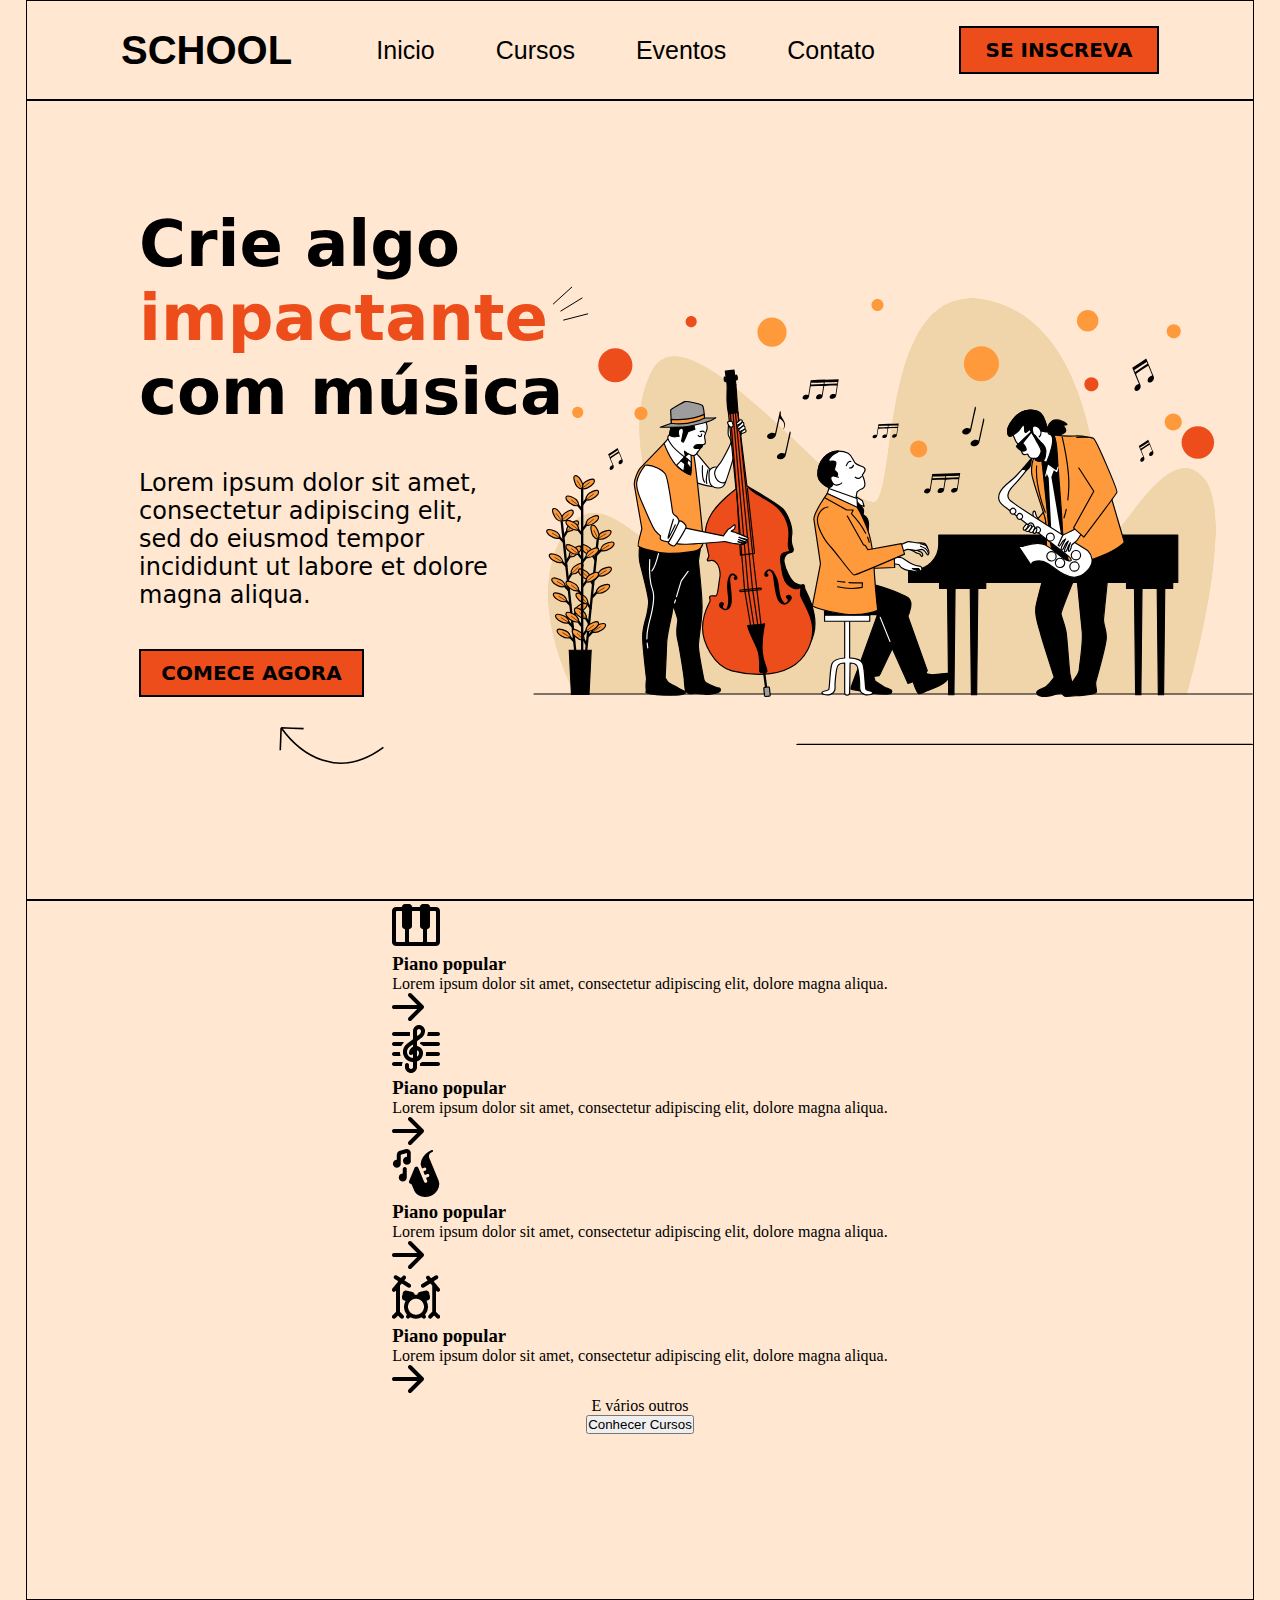
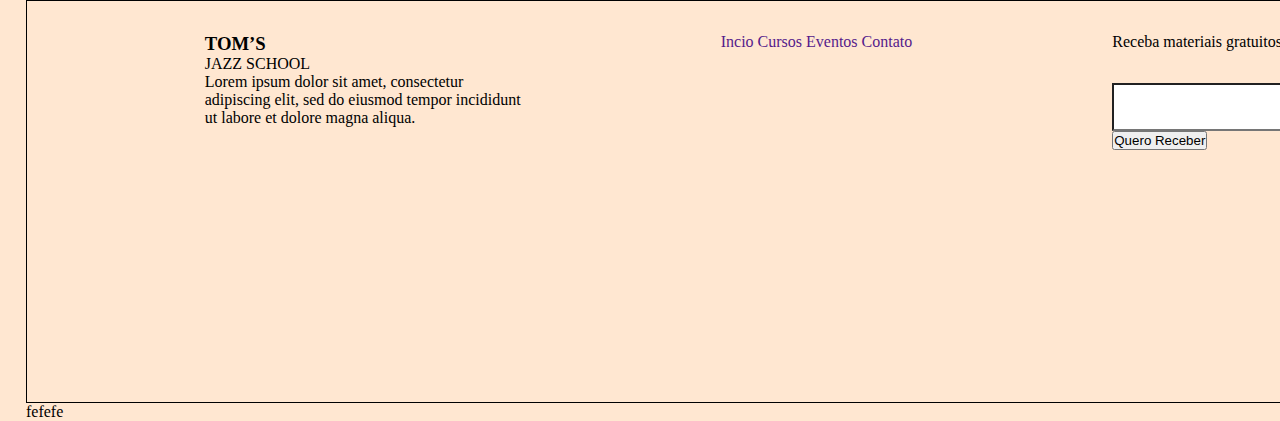
==== commit 7c09ae96: "feat:addSectionButton" ====
--- a/index.html
+++ b/index.html
@@ -29,92 +29,97 @@
         </span>
         <img src="./src/images/svg/hero-img.svg" alt="uma banda de jazz">
     </main>
+    
+    <section>
+      
+       <div class="alinhamento"> 
 
-    <section>
-       <div class="card-all">
-        <div class="card">
-            <div class="card-content">
-                <img src="src/images/svg/Instrument Piano Keys.svg" alt="">
-                <h3>Piano popular</h3>
-                <p>Lorem ipsum dolor sit amet, consectetur adipiscing elit, dolore magna aliqua.</p>
-               
+        <div  class="cardred">
+            <div class="redContent">
+            <img src="./src/images/svg/Instrument Piano Keys.svg" alt="">
+            <h3>Piano popular </h3>
+            <p>Lorem ipsum dolor sit amet, consectetur adipiscing elit, dolore magna aliqua.</p>
             </div>
-            
-            <img src="src/images/svg/ArrowRightShort.svg" alt="">
+            <img src="./src/images/svg/seta.svg" alt="">
+        </div>
+
+        <div  class="cardyello">
+            <div class="yelloContent">
+            <img src="./src/images/svg/Music Clef Sheet.svg" alt="">
+            <h3>Piano popular </h3>
+            <p>Lorem ipsum dolor sit amet, consectetur adipiscing elit, dolore magna aliqua.</p>
+            </div>
+            <img src="./src/images/svg/seta.svg" alt="">
+        </div>
+
+
+        <div  class="cardred">
+            <div class="redContent">
+            <img src="./src/images/svg/Instrument Saxophone Play.svg" alt="">
+            <h3>Piano popular </h3>
+            <p>Lorem ipsum dolor sit amet, consectetur adipiscing elit, dolore magna aliqua.</p>
+            </div>
+            <img src="./src/images/svg/seta.svg" alt="">
+        </div>
+
+
+        <div  class="cardyello">
+            <div class="yelloContent">
+            <img src="./src/images/svg/Modern Music Drums.svg" alt="">
+            <h3>Piano popular </h3>
+            <p>Lorem ipsum dolor sit amet, consectetur adipiscing elit, dolore magna aliqua.</p>
+            </div>
+            <img src="./src/images/svg/seta.svg" alt="">
+        </div>
+
+        </div>
+
+        <p class="logo"> E <span class="nomeTexto"> vários </span> outros </p>
+
+        <button class="botao1" type="button">Conhecer Cursos</button>
+        
+    </section>
+
+    <footer class="footer_content">
+
+        <div class="formag">
+            <div class="cabeçalho2">
+            <h3>TOM’S </h3>
+            <p>JAZZ SCHOOL</p>
+            </div>
+       
+
+        <div class="footer_text">
+        <p> Lorem ipsum dolor sit amet, consectetur <br> adipiscing elit,
+            sed do eiusmod  tempor incididunt <br> ut labore et dolore magna aliqua.</p>
+        </div>
+        </div>
+
+        <div class="lista2">
+            <ul>
+              <a href="">Incio</a>  
+              <a href="">Cursos</a>                    
+              <a href="">Eventos</a>                        
+              <a href="">Contato</a>                      
+
+            </ul>
+        </div>
+
+        <div class="alinhamento_footer">
+        <p class="miniTexto_Content">Receba materiais gratuitos no seu email</p>
+
+        <div class="botãoo">
+            <input type="email">
             
         </div>
+        <button class="botao3" type="button">Quero Receber</button>
+        </div>
 
-        <div class="yellow-card">
-            <div class="yellow-card-content">
-                <img src="src/images/svg/Music Clef Sheet.svg" alt="">
-                <h3>Teoria musical</h3>
-                <p>Lorem ipsum dolor sit amet, consectetur adipiscing elit, dolore magna aliqua.</p>
-
-            </div>
-
-            <img src="src/images/svg/ArrowRightShort.svg" alt="">
-
-        </div>
-        <div class="red-card">
-            <div class="red-card-content">
-                <img src="src/images/svg/Instrument Saxophone Play.svg" alt="">
-                <h3>Sex alto</h3>
-                <p>Lorem ipsum dolor sit amet, consectetur adipiscing elit, dolore magna aliqua.</p>
-
-            </div>
-
-            <img src="src/images/svg/ArrowRightShort.svg" alt="">
-
-        </div>
-        <div class="brown-card">
-            <div class="brown-card-content">
-                <img src="src/images/svg/Modern Music Drums.svg" alt="">
-                <h3>Bateria</h3>
-                <p>Lorem ipsum dolor sit amet, consectetur adipiscing elit, dolore magna aliqua.</p>
-
-            </div>
-
-            <img src="src/images/svg/ArrowRightShort.svg" alt="">
-
-        </div>
-    </div>
-
-    <div class="escrita">
-       <div>
-        <h2>E</h2>
-        <h2 class="VÁRIOS">VÁRIOS</h2>
-        <h2 class="outros">OUTROS</h2>
-      </div> 
         
-    </div>
-<button class="button1" type="button1">CONHECER CURSOS</button>
-
-    </section>
-
-
+    </footer>
     
-        <footer>
-           
-            <div class="TOM">
-                <h1>TOM'S</h1>
-                <h2 class="jazz">JAZZ SCHOOL</h2>
-                <p>Lorem ipsum dolor sit amet, consectetur adipiscing elit, sed do eiusmod tempor incididunt ut labore et dolore magna aliqua.</p>
-            </div>
-            <div class="coluna">
-                <h3>Inicio</h3>
-                <h3>Cursos</h3>
-                <h3>Eventos</h3>
-                <h3>Contatos</h3>
-            </div>
-            <div class="colButton">
-                <h2 class="Receba">Receba materiais gratuitos no seu email</h2>
-                <input type="text">
-                <button class="QUERO">QUERO RECEBER</button>
-            </div>
-
-        </footer>
-    
-
 </body>
 
-</html>+</html>
+
+fefefe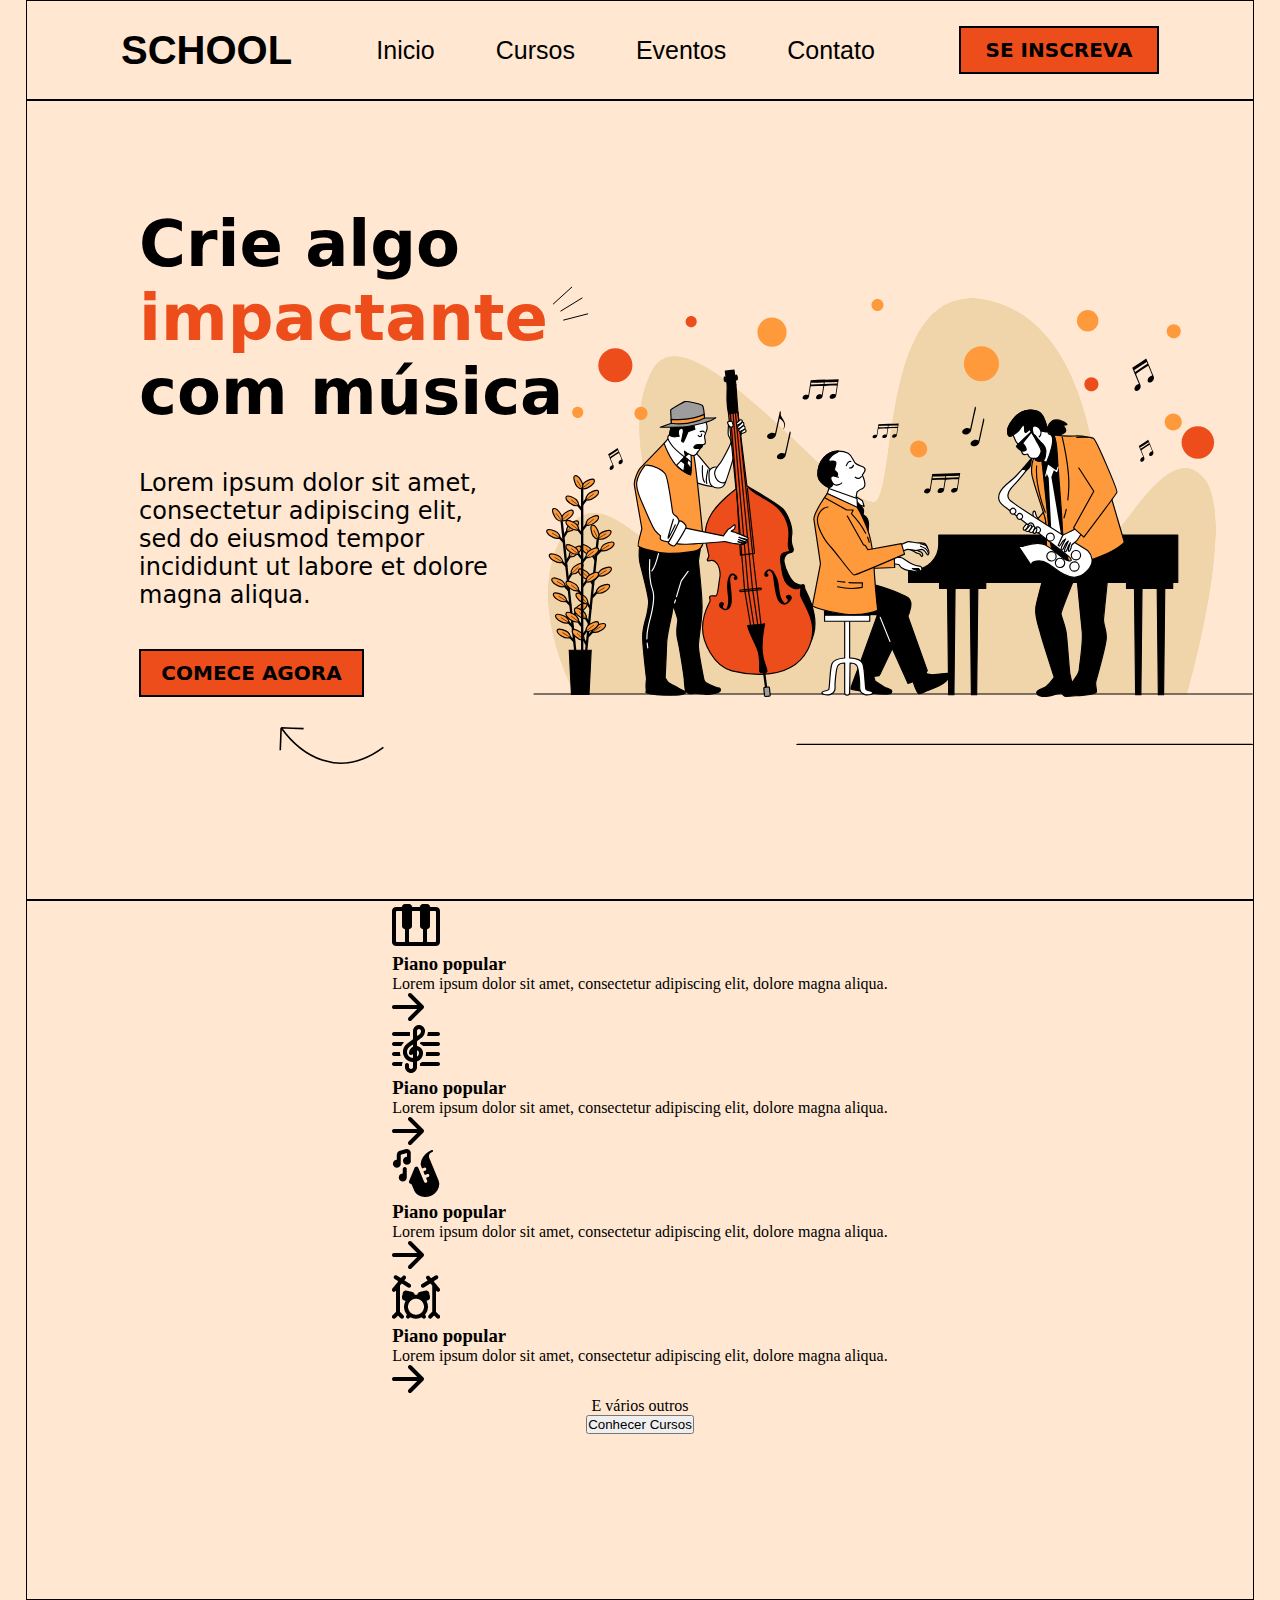
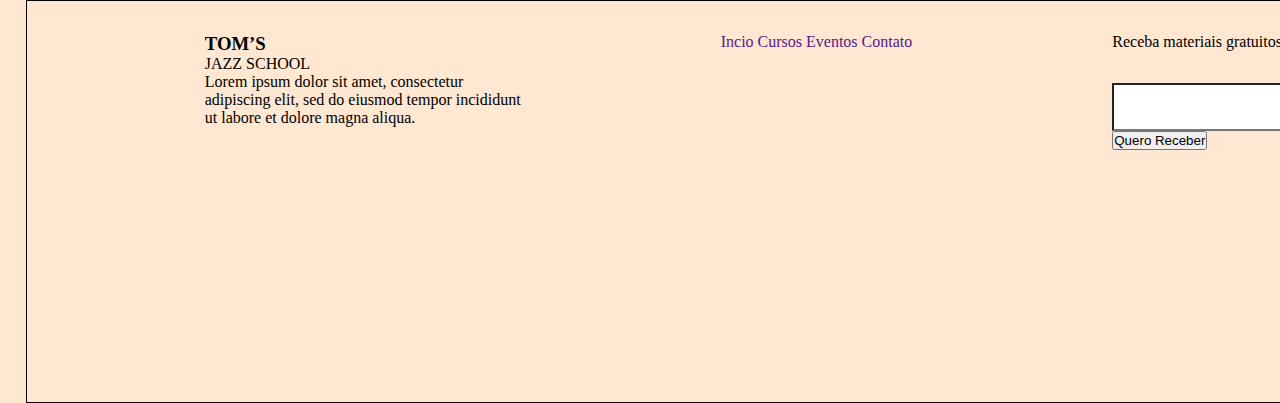
==== commit 88bcbd66: "feat:addSectionButton" ====
--- a/index.html
+++ b/index.html
@@ -121,5 +121,3 @@
 </body>
 
 </html>
-
-fefefe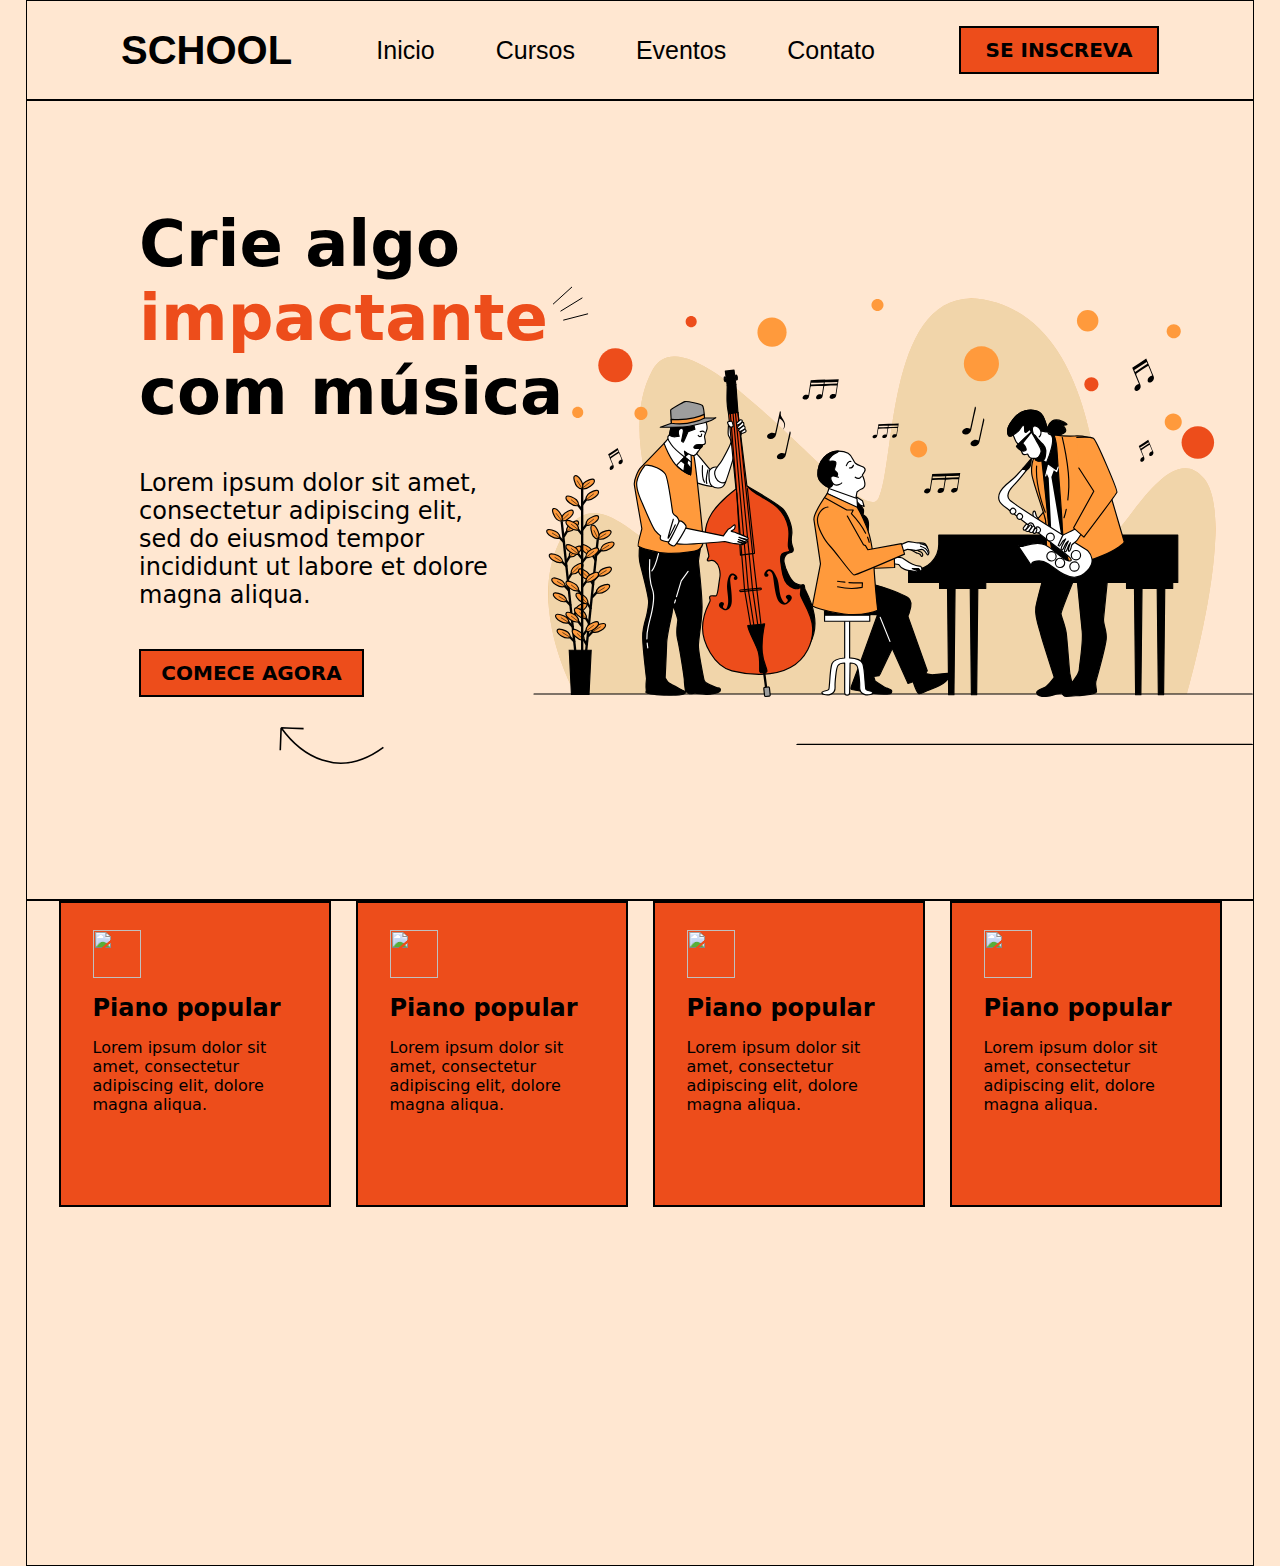
==== commit 64ae0004: "Merge pull request #3 from lucascorreaa/feat/addedSectionCard" ====
--- a/index.html
+++ b/index.html
@@ -1,123 +1,97 @@
 <!DOCTYPE html>
-<html lang="en">
+<html lang="pt-br">
+  <head>
+    <meta charset="UTF-8" />
+    <meta name="viewport" content="width=device-width, initial-scale=1.0" />
+    <title>template-school</title>
+    <link rel="stylesheet" href="./src//styles/index.css" />
+  </head>
 
-<head>
-    <meta charset="UTF-8">
-    <meta name="viewport" content="width=device-width, initial-scale=1.0">
-    <title>template-school</title>
-    <link rel="stylesheet" href="./src//styles/index.css">
-</head>
-
-<body>
+  <body>
     <header>
-        <h1>school</h1>
-        <nav>
-            <a href="" target="_self">Inicio</a>
-            <a href="" target="_self">Cursos</a>
-            <a href="" target="_self">Eventos</a>
-            <a href="" target="_self">Contato</a>
-        </nav>
-        <button type="button">SE INSCREVA</button>
+      <h1>school</h1>
+      <nav>
+        <a href="" target="_self">Inicio</a>
+        <a href="" target="_self">Cursos</a>
+        <a href="" target="_self">Eventos</a>
+        <a href="" target="_self">Contato</a>
+      </nav>
+      <button type="button">SE INSCREVA</button>
     </header>
 
     <main>
-        <span>
-            <h2>Crie algo <div class="heroTextContainer" ><p class="heroTitle" >impactante</p><img class="iconTextHero" src="./src/images/svg/icon-text-hero.svg" alt=""></div> com música</h2>
-            <p>Lorem ipsum dolor sit amet, consectetur adipiscing elit, sed do eiusmod tempor incididunt ut labore et dolore magna aliqua.</p>
-            <button type="button">COMECE AGORA</button>
-            <img src="./src/images/svg/icon-arrow-hero.svg"  class="heroArrow" alt="seta para cima">
-        </span>
-        <img src="./src/images/svg/hero-img.svg" alt="uma banda de jazz">
+      <span>
+        <h2>
+          Crie algo
+          <div class="heroTextContainer">
+            <p class="heroTitle">impactante</p>
+            <img
+              class="iconTextHero"
+              src="./src/images/svg/icon-text-hero.svg"
+              alt=""
+            />
+          </div>
+          com música
+        </h2>
+        <p>
+          Lorem ipsum dolor sit amet, consectetur adipiscing elit, sed do
+          eiusmod tempor incididunt ut labore et dolore magna aliqua.
+        </p>
+        <button type="button">COMECE AGORA</button>
+        <img
+          src="./src/images/svg/icon-arrow-hero.svg"
+          class="heroArrow"
+          alt="seta para cima"
+        />
+      </span>
+      <img src="./src/images/svg/hero-img.svg" alt="uma banda de jazz" />
     </main>
-    
+
     <section>
-      
-       <div class="alinhamento"> 
-
-        <div  class="cardred">
-            <div class="redContent">
-            <img src="./src/images/svg/Instrument Piano Keys.svg" alt="">
-            <h3>Piano popular </h3>
-            <p>Lorem ipsum dolor sit amet, consectetur adipiscing elit, dolore magna aliqua.</p>
-            </div>
-            <img src="./src/images/svg/seta.svg" alt="">
+      <div class="card">
+        <div class="cardContent">
+          <img src="./src/images/svg/icon-piano-keys.svg" alt="" />
+          <h3>Piano popular</h3>
+          <p>
+            Lorem ipsum dolor sit amet, consectetur adipiscing elit, dolore
+            magna aliqua.
+          </p>
         </div>
-
-        <div  class="cardyello">
-            <div class="yelloContent">
-            <img src="./src/images/svg/Music Clef Sheet.svg" alt="">
-            <h3>Piano popular </h3>
-            <p>Lorem ipsum dolor sit amet, consectetur adipiscing elit, dolore magna aliqua.</p>
-            </div>
-            <img src="./src/images/svg/seta.svg" alt="">
+        <img src="./src/images/svg/arrow-right.svg" alt="" />
+      </div>
+      <div class="card">
+        <div class="cardContent">
+          <img src="./src/images/svg/icon-piano-keys.svg" alt="" />
+          <h3>Piano popular</h3>
+          <p>
+            Lorem ipsum dolor sit amet, consectetur adipiscing elit, dolore
+            magna aliqua.
+          </p>
         </div>
-
-
-        <div  class="cardred">
-            <div class="redContent">
-            <img src="./src/images/svg/Instrument Saxophone Play.svg" alt="">
-            <h3>Piano popular </h3>
-            <p>Lorem ipsum dolor sit amet, consectetur adipiscing elit, dolore magna aliqua.</p>
-            </div>
-            <img src="./src/images/svg/seta.svg" alt="">
+        <img src="./src/images/svg/arrow-right.svg" alt="" />
+      </div>
+      <div class="card">
+        <div class="cardContent">
+          <img src="./src/images/svg/icon-piano-keys.svg" alt="" />
+          <h3>Piano popular</h3>
+          <p>
+            Lorem ipsum dolor sit amet, consectetur adipiscing elit, dolore
+            magna aliqua.
+          </p>
         </div>
-
-
-        <div  class="cardyello">
-            <div class="yelloContent">
-            <img src="./src/images/svg/Modern Music Drums.svg" alt="">
-            <h3>Piano popular </h3>
-            <p>Lorem ipsum dolor sit amet, consectetur adipiscing elit, dolore magna aliqua.</p>
-            </div>
-            <img src="./src/images/svg/seta.svg" alt="">
+        <img src="./src/images/svg/arrow-right.svg" alt="" />
+      </div>
+      <div class="card">
+        <div class="cardContent">
+          <img src="./src/images/svg/icon-piano-keys.svg" alt="" />
+          <h3>Piano popular</h3>
+          <p>
+            Lorem ipsum dolor sit amet, consectetur adipiscing elit, dolore
+            magna aliqua.
+          </p>
         </div>
-
-        </div>
-
-        <p class="logo"> E <span class="nomeTexto"> vários </span> outros </p>
-
-        <button class="botao1" type="button">Conhecer Cursos</button>
-        
+        <img src="./src/images/svg/arrow-right.svg" alt="" />
+      </div>
     </section>
-
-    <footer class="footer_content">
-
-        <div class="formag">
-            <div class="cabeçalho2">
-            <h3>TOM’S </h3>
-            <p>JAZZ SCHOOL</p>
-            </div>
-       
-
-        <div class="footer_text">
-        <p> Lorem ipsum dolor sit amet, consectetur <br> adipiscing elit,
-            sed do eiusmod  tempor incididunt <br> ut labore et dolore magna aliqua.</p>
-        </div>
-        </div>
-
-        <div class="lista2">
-            <ul>
-              <a href="">Incio</a>  
-              <a href="">Cursos</a>                    
-              <a href="">Eventos</a>                        
-              <a href="">Contato</a>                      
-
-            </ul>
-        </div>
-
-        <div class="alinhamento_footer">
-        <p class="miniTexto_Content">Receba materiais gratuitos no seu email</p>
-
-        <div class="botãoo">
-            <input type="email">
-            
-        </div>
-        <button class="botao3" type="button">Quero Receber</button>
-        </div>
-
-        
-    </footer>
-    
-</body>
-
+  </body>
 </html>
--- a/src/styles/index.css
+++ b/src/styles/index.css
@@ -1,431 +1,173 @@
-@import url('https://fonts.cdnfonts.com/css/academy-engraved-let');
-@import url('https://fonts.cdnfonts.com/css/wallpaper');
+@import url("https://fonts.cdnfonts.com/css/academy-engraved-let");
+@import url("https://fonts.cdnfonts.com/css/wallpaper");
 
 * {
-    padding: 0;
-    margin: 0;
-    text-decoration: none;
-    box-sizing: border-box;
+  padding: 0;
+  margin: 0;
+  text-decoration: none;
+  box-sizing: border-box;
 }
 
 body {
-    background-color: #FFE7D1;
-    padding: 0 26px;
+  background-color: #ffe7d1;
+  padding: 0 26px;
 }
 
 header {
-    width: 100%;
-    height: 100px;
-    border: 1px solid black;
+  width: 100%;
+  height: 100px;
+  border: 1px solid black;
 
-    display: flex;
-    justify-content: space-between;
-    align-items: center;
-    padding: 0 94px;
+  display: flex;
+  justify-content: space-between;
+  align-items: center;
+  padding: 0 94px;
 }
 
 nav {
-    display: flex;
-    gap: 61px;
+  display: flex;
+  gap: 61px;
 }
 
 header > h1 {
-    text-transform: uppercase;
-    font-size: 40px;
-    font-family: 'Academy Engraved LET', sans-serif;
-    color: black;
+  text-transform: uppercase;
+  font-size: 40px;
+  font-family: "Academy Engraved LET", sans-serif;
+  color: black;
 }
 
 nav > a {
-    font-size: 25px;
-    font-family: 'Academy Engraved LET', sans-serif;
-    color: black;
+  font-size: 25px;
+  font-family: "Academy Engraved LET", sans-serif;
+  color: black;
 }
 
 header > button {
-    width: 200px;
-    height: 48px;
-    background-color: #ED4D1B;
-    font-family: system-ui, -apple-system, BlinkMacSystemFont, 'Segoe UI', Roboto, Oxygen, Ubuntu, Cantarell, 'Open Sans', 'Helvetica Neue', sans-serif;
-    font-weight: 700;
-    font-size: 20px;
-    border: 2px solid black;
+  width: 200px;
+  height: 48px;
+  background-color: #ed4d1b;
+  font-family: system-ui, -apple-system, BlinkMacSystemFont, "Segoe UI", Roboto,
+    Oxygen, Ubuntu, Cantarell, "Open Sans", "Helvetica Neue", sans-serif;
+  font-weight: 700;
+  font-size: 20px;
+  border: 2px solid black;
 }
 
 main {
-    width: 100%;
-    height: 800px;
-    border: 1px solid black;
+  width: 100%;
+  height: 800px;
+  border: 1px solid black;
 
-    display: flex;
-    align-items: center;
+  display: flex;
+  align-items: center;
 }
 
 main > span {
-    width: 40%;
-    display: flex;
-    flex-direction: column;
-    padding-left: 112px;
-    gap: 40px;
+  width: 40%;
+  display: flex;
+  flex-direction: column;
+  padding-left: 112px;
+  gap: 40px;
 }
 
 span > h2 {
-    width: 474px;
-    font-size: 64px;
-    font-family: system-ui, -apple-system, BlinkMacSystemFont, 'Segoe UI', Roboto, Oxygen, Ubuntu, Cantarell, 'Open Sans', 'Helvetica Neue', sans-serif;
-    color: black;
+  width: 474px;
+  font-size: 64px;
+  font-family: system-ui, -apple-system, BlinkMacSystemFont, "Segoe UI", Roboto,
+    Oxygen, Ubuntu, Cantarell, "Open Sans", "Helvetica Neue", sans-serif;
+  color: black;
 }
 
 span > p {
-    width: 368px;
-    font-size: 24px;
-    font-family: system-ui, -apple-system, BlinkMacSystemFont, 'Segoe UI', Roboto, Oxygen, Ubuntu, Cantarell, 'Open Sans', 'Helvetica Neue', sans-serif;
-    color: black;
+  width: 368px;
+  font-size: 24px;
+  font-family: system-ui, -apple-system, BlinkMacSystemFont, "Segoe UI", Roboto,
+    Oxygen, Ubuntu, Cantarell, "Open Sans", "Helvetica Neue", sans-serif;
+  color: black;
 }
 
 span > button {
-    width: 225px;
-    height: 48px;
-    background-color: #ED4D1B;
-    font-family: system-ui, -apple-system, BlinkMacSystemFont, 'Segoe UI', Roboto, Oxygen, Ubuntu, Cantarell, 'Open Sans', 'Helvetica Neue', sans-serif;
-    font-weight: 700;
-    font-size: 20px;
-    border: 2px solid black;
+  width: 225px;
+  height: 48px;
+  background-color: #ed4d1b;
+  font-family: system-ui, -apple-system, BlinkMacSystemFont, "Segoe UI", Roboto,
+    Oxygen, Ubuntu, Cantarell, "Open Sans", "Helvetica Neue", sans-serif;
+  font-weight: 700;
+  font-size: 20px;
+  border: 2px solid black;
 }
 
 main > img {
-    width: 60%;
+  width: 60%;
 }
 
 .heroArrow {
-    display: flex;
-    margin-top: -40px;
-    margin-left: 140px;
-    width: 105px;
-    height: 97px;
+  display: flex;
+  margin-top: -40px;
+  margin-left: 140px;
+  width: 105px;
+  height: 97px;
 }
 
 .heroTitle {
-    color: #ED4D1B;
+  color: #ed4d1b;
 }
 
 .heroTextContainer {
-    display: flex;
+  display: flex;
 }
 
 .iconTextHero {
-    margin-top: -20px;
-}
-section{
-    width: 100%;
-    height: 700px;
-    border: 1px solid black;
-    display: flex;
-    flex-direction: column;
-    align-items: center;    
-}
-.card{
-    width: 272px;
-    height: 306px;
-    background-color: #ED4D1B;
-    padding-left: 32px;
-    padding-top: 27px;
-    border: 2px solid black;
-    display: flex;
-    flex-direction: column;
-    align-items: flex-start;
-    box-shadow: 4px 4px black;
-    
+  margin-top: -20px;
 }
 
-.card-content{
-    display: flex;
-    flex-direction: column;
-    gap: 16px;
-    
+section {
+  display: flex;
+  gap: 25px;
+  width: 100%;
+  height: 666px;
+  border: 1px solid black;
+  justify-content: center;
 }
 
-.card-content>p{
-    width: 207px;
-    font-size: 16px;
-    font-family: system-ui, -apple-system, BlinkMacSystemFont, 'Segoe UI', Roboto, Oxygen, Ubuntu, Cantarell, 'Open Sans', 'Helvetica Neue', sans-serif;
-
+.card {
+  display: flex;
+  flex-direction: column;
+  align-items: flex-start;
+  padding-left: 32px;
+  padding-top: 27px;
+  width: 272px;
+  height: 306px;
+  background-color: #ed4d1b;
+  border: 2px solid black;
 }
 
-.card-content>h3{
-    width: 203px;
-    font-size: 24px;
-    font-family: system-ui, -apple-system, BlinkMacSystemFont, 'Segoe UI', Roboto, Oxygen, Ubuntu, Cantarell, 'Open Sans', 'Helvetica Neue', sans-serif;
+.card > img {
+  display: block;
+  align-self: flex-end;
+  padding-top: 40px;
 }
 
-
-.card-content > img{
-    width: 48px;
-    height: 48px;
-    
-}
-.card > img{
- display: block;
- align-self: flex-end; 
- padding-top: 40px;
-}
-.yellow-card{
-    width: 272px;
-    height: 306px;
-    background-color: #FF9A3C;
-    padding-left: 32px;
-    padding-top: 27px;
-    border: 2px solid black;
-    display: flex;
-    flex-direction: column;
-    align-items: flex-start;
-    margin-top:  30px;
-    
+.cardContent {
+  display: flex;
+  flex-direction: column;
+  gap: 16px;
 }
 
-.yellow-card-content{
-    display: flex;
-    flex-direction: column;
-    gap: 16px;
-    
+.cardContent > p {
+  width: 207px;
+  font-size: 16px;
+  font-family: system-ui, -apple-system, BlinkMacSystemFont, "Segoe UI", Roboto,
+    Oxygen, Ubuntu, Cantarell, "Open Sans", "Helvetica Neue", sans-serif;
 }
 
-.yellow-card-content>p{
-    width: 207px;
-    font-size: 16px;
-    font-family: system-ui, -apple-system, BlinkMacSystemFont, 'Segoe UI', Roboto, Oxygen, Ubuntu, Cantarell, 'Open Sans', 'Helvetica Neue', sans-serif;
-
+.cardContent > h3 {
+  font-size: 24px;
+  font-family: system-ui, -apple-system, BlinkMacSystemFont, "Segoe UI", Roboto,
+    Oxygen, Ubuntu, Cantarell, "Open Sans", "Helvetica Neue", sans-serif;
 }
 
-.yellow-card-content>h3{
-    width: 203px;
-    font-size: 24px;
-    font-family: system-ui, -apple-system, BlinkMacSystemFont, 'Segoe UI', Roboto, Oxygen, Ubuntu, Cantarell, 'Open Sans', 'Helvetica Neue', sans-serif;
+.cardContent > img {
+  width: 48px;
+  height: 48px;
 }
-
-
-.yellow-card-content > img{
-    width: 48px;
-    height: 48px;
-    
-}
-.yellow-card > img{
- display: block;
- align-self: flex-end; 
- padding-top: 40px;
-}
-.red-card{
-    width: 272px;
-    height: 306px;
-    background-color: #ED4D1B;
-    padding-left: 32px;
-    padding-top: 27px;
-    border: 2px solid black;
-    display: flex;
-    flex-direction: column;
-    align-items: flex-start;
-  
-}
-
-.red-card-content{
-    display: flex;
-    flex-direction: column;
-    gap: 16px;
-    
-}
-
-.red-card-content>p{
-    width: 207px;
-    font-size: 16px;
-    font-family: system-ui, -apple-system, BlinkMacSystemFont, 'Segoe UI', Roboto, Oxygen, Ubuntu, Cantarell, 'Open Sans', 'Helvetica Neue', sans-serif;
-
-}
-
-.red-card-content>h3{
-    width: 203px;
-    font-size: 24px;
-    font-family: system-ui, -apple-system, BlinkMacSystemFont, 'Segoe UI', Roboto, Oxygen, Ubuntu, Cantarell, 'Open Sans', 'Helvetica Neue', sans-serif;
-}
-
-
-.red-card-content > img{
-    width: 48px;
-    height: 48px;
-    
-}
-.red-card > img{
- display: block;
- align-self: flex-end; 
- padding-top: 40px;
-}
-
-.brown-card{
-    width: 272px;
-    height: 306px;
-    background-color: #FF9A3C;
-    padding-left: 32px;
-    padding-top: 27px;
-    border: 2px solid black;
-    display: flex;
-    flex-direction: column;
-    align-items: flex-start;
-    margin-top: 30px;
-}
-
-.brown-card-content{
-    display: flex;
-    flex-direction: column;
-    gap: 16px;
-    
-}
-
-.brown-card-content>p{
-    width: 207px;
-    font-size: 16px;
-    font-family: system-ui, -apple-system, BlinkMacSystemFont, 'Segoe UI', Roboto, Oxygen, Ubuntu, Cantarell, 'Open Sans', 'Helvetica Neue', sans-serif;
-
-}
-
-.brown-card-content>h3{
-    width: 203px;
-    font-size: 24px;
-    font-family: system-ui, -apple-system, BlinkMacSystemFont, 'Segoe UI', Roboto, Oxygen, Ubuntu, Cantarell, 'Open Sans', 'Helvetica Neue', sans-serif;
-}
-
-
-.brown-card-content > img{
-    width: 48px;
-    height: 48px;
-    
-}
-.brown-card > img{
- display: block;
- align-self: flex-end; 
- padding-top: 40px;
-}
-
-.card-all{
-    display: flex;
-    flex-direction: row;
-    gap: 33px;
- 
-}
-
-.escrita{
-font-family: system-ui, -apple-system, BlinkMacSystemFont, 'Segoe UI', Roboto, Oxygen, Ubuntu, Cantarell, 'Open Sans', 'Helvetica Neue', sans-serif;
-font-size: 64px;
-padding-top: 60px;
-}
-
-.escrita > h2{
-width: 1000px;
-display: flex;
-}
-
-div>h2{
-font-size: 64px;
-font-family: system-ui, -apple-system, BlinkMacSystemFont, 'Segoe UI', Roboto, Oxygen, Ubuntu, Cantarell, 'Open Sans', 'Helvetica Neue', sans-serif;
-}
-
-div> .VÁRIOS{
-    font-family: system-ui, -apple-system, BlinkMacSystemFont, 'Segoe UI', Roboto, Oxygen, Ubuntu, Cantarell, 'Open Sans', 'Helvetica Neue', sans-serif;
-    font-size: 64px;
-    color: #FF9A3C;
-}
-
-div> .outros{
-    font-family: system-ui, -apple-system, BlinkMacSystemFont, 'Segoe UI', Roboto, Oxygen, Ubuntu, Cantarell, 'Open Sans', 'Helvetica Neue', sans-serif;
-    font-size: 64px;  
-}
-
-.escrita>div{
-display: flex;
-flex-direction: row;
-gap: 16px;
-}
-
-
-.button1{
-width: 225px;
-height: 48px;
-background-color: #ED4D1B;
-font-weight: 700px;
-font-size: 20px;
-font-family: system-ui, -apple-system, BlinkMacSystemFont, 'Segoe UI', Roboto, Oxygen, Ubuntu, Cantarell, 'Open Sans', 'Helvetica Neue', sans-serif;
-border: 2px solid black;
-display: block;
-justify-content: center;
-margin-top: 80px;
-}
-footer{
-    border: 1px solid black;
-    width: 1845px;
-    height: 403px;
-    display: flex;
-    justify-content: center;
-    padding-top: 32px;
-    gap: 200px;
-}
-
-
-
-.TOM>h1{
-    font-size: 40px;
-    font-family: system-ui, -apple-system, BlinkMacSystemFont, 'Segoe UI', Roboto, Oxygen, Ubuntu, Cantarell, 'Open Sans', 'Helvetica Neue', sans-serif; 
-}
-.TOM>.jazz{
-    font-size: 20px;
-    font-family: system-ui, -apple-system, BlinkMacSystemFont, 'Segoe UI', Roboto, Oxygen, Ubuntu, Cantarell, 'Open Sans', 'Helvetica Neue', sans-serif;   
-}
-.TOM>p{
-    font-family: system-ui, -apple-system, BlinkMacSystemFont, 'Segoe UI', Roboto, Oxygen, Ubuntu, Cantarell, 'Open Sans', 'Helvetica Neue', sans-serif;
-    font-size: 20px;
-    width: 262px;
-    margin-top: 32px;
-}
-.coluna{
-    width: 176px;
-    height: 208px;
-    display: flex;
-    flex-direction: column;
-    gap: 32PX;
-    font-family: system-ui, -apple-system, BlinkMacSystemFont, 'Segoe UI', Roboto, Oxygen, Ubuntu, Cantarell, 'Open Sans', 'Helvetica Neue', sans-serif;
-    font-size: 24px;
-}
-.colButton>.Receba{
-    font-size: 24px;
-    font-family: system-ui, -apple-system, BlinkMacSystemFont, 'Segoe UI', Roboto, Oxygen, Ubuntu, Cantarell, 'Open Sans', 'Helvetica Neue', sans-serif;
-    
-}
-.colButton>.QUERO{
-width: 225px;
-height: 48px;
-background-color: #ED4D1B;
-font-weight: 700px;
-font-size: 20px;
-font-family: system-ui, -apple-system, BlinkMacSystemFont, 'Segoe UI', Roboto, Oxygen, Ubuntu, Cantarell, 'Open Sans', 'Helvetica Neue', sans-serif;
-border: 2px solid black;
-display: block;
-justify-content: center;
-margin-top: 32px;
-}
-.tudo{
-    display: flex;
-    flex-direction: row;
-    align-items: center;
-    gap: 32px;
-}
-input{
-    width: 580px;
-    height: 48px;
-    box-shadow: 2px 0px black;
-    margin-top: 32px; 
-}
-
-
-
-
-    
-    
-
-
